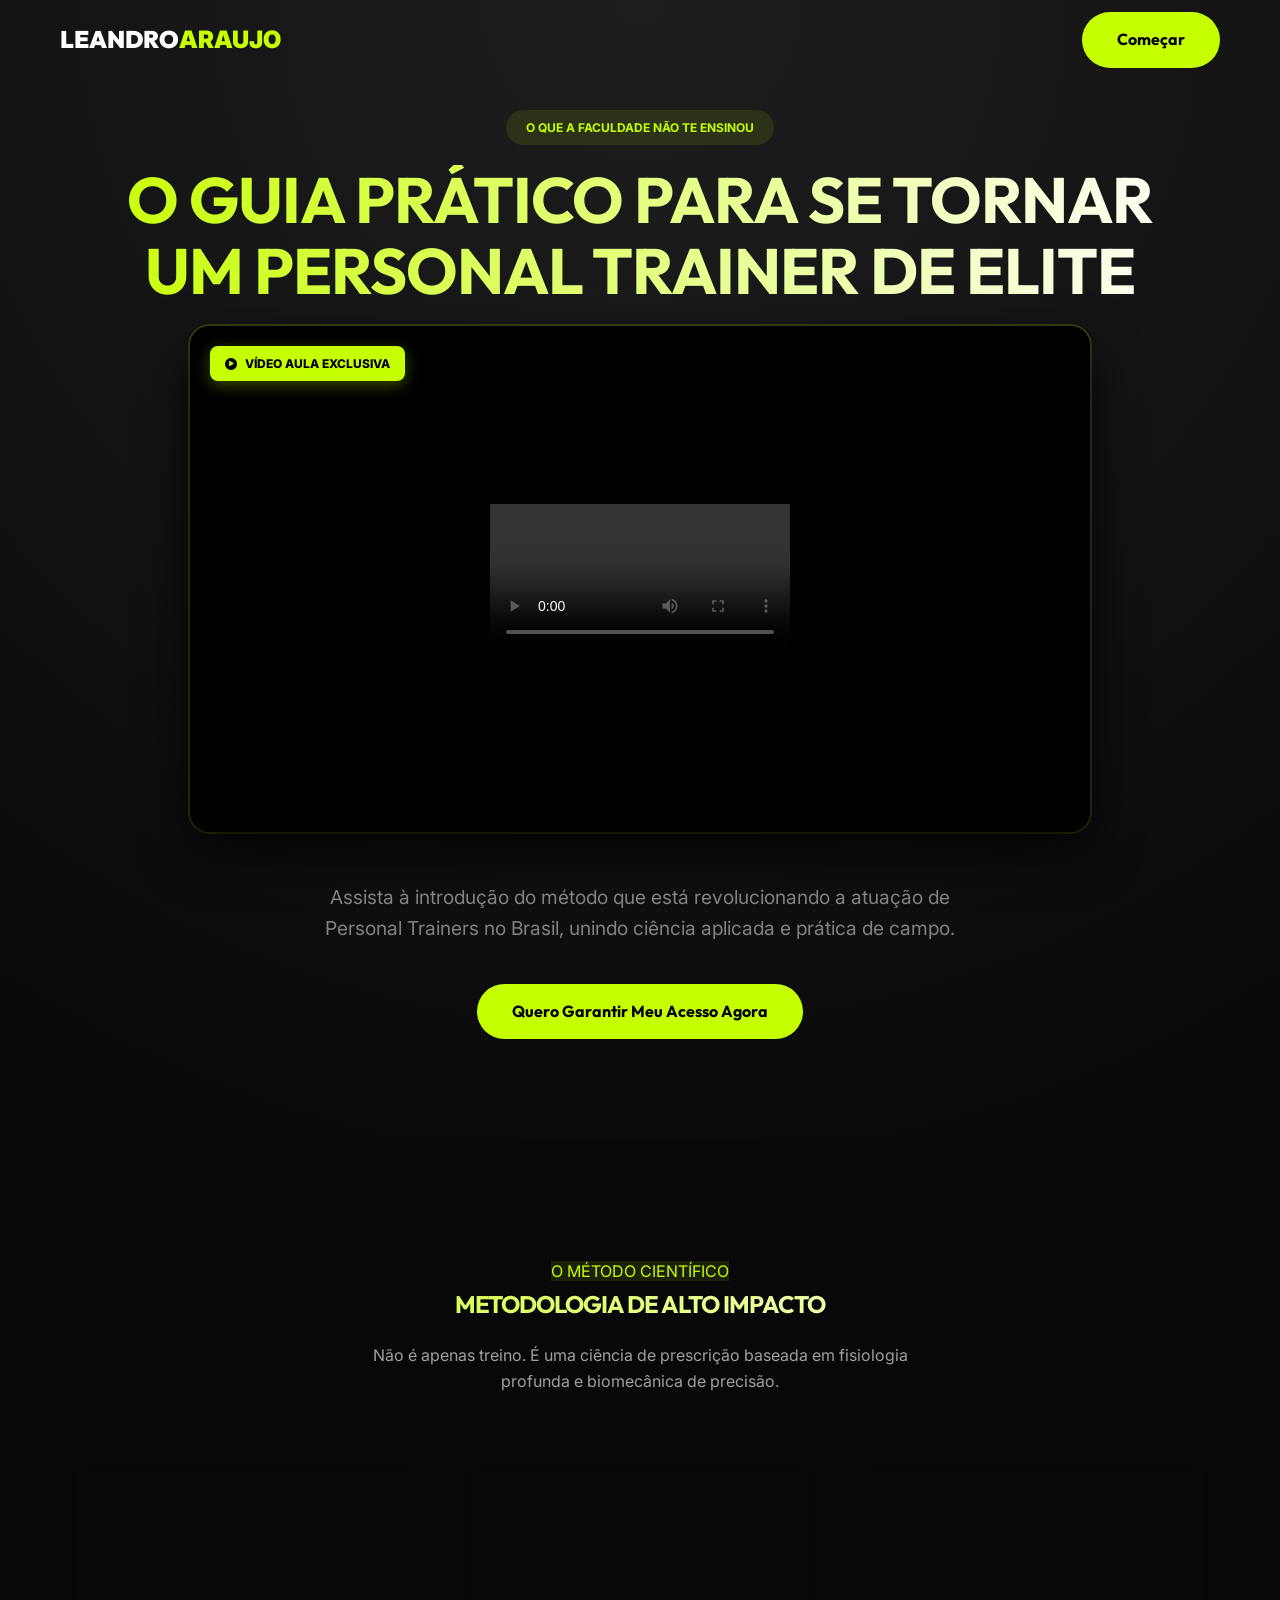
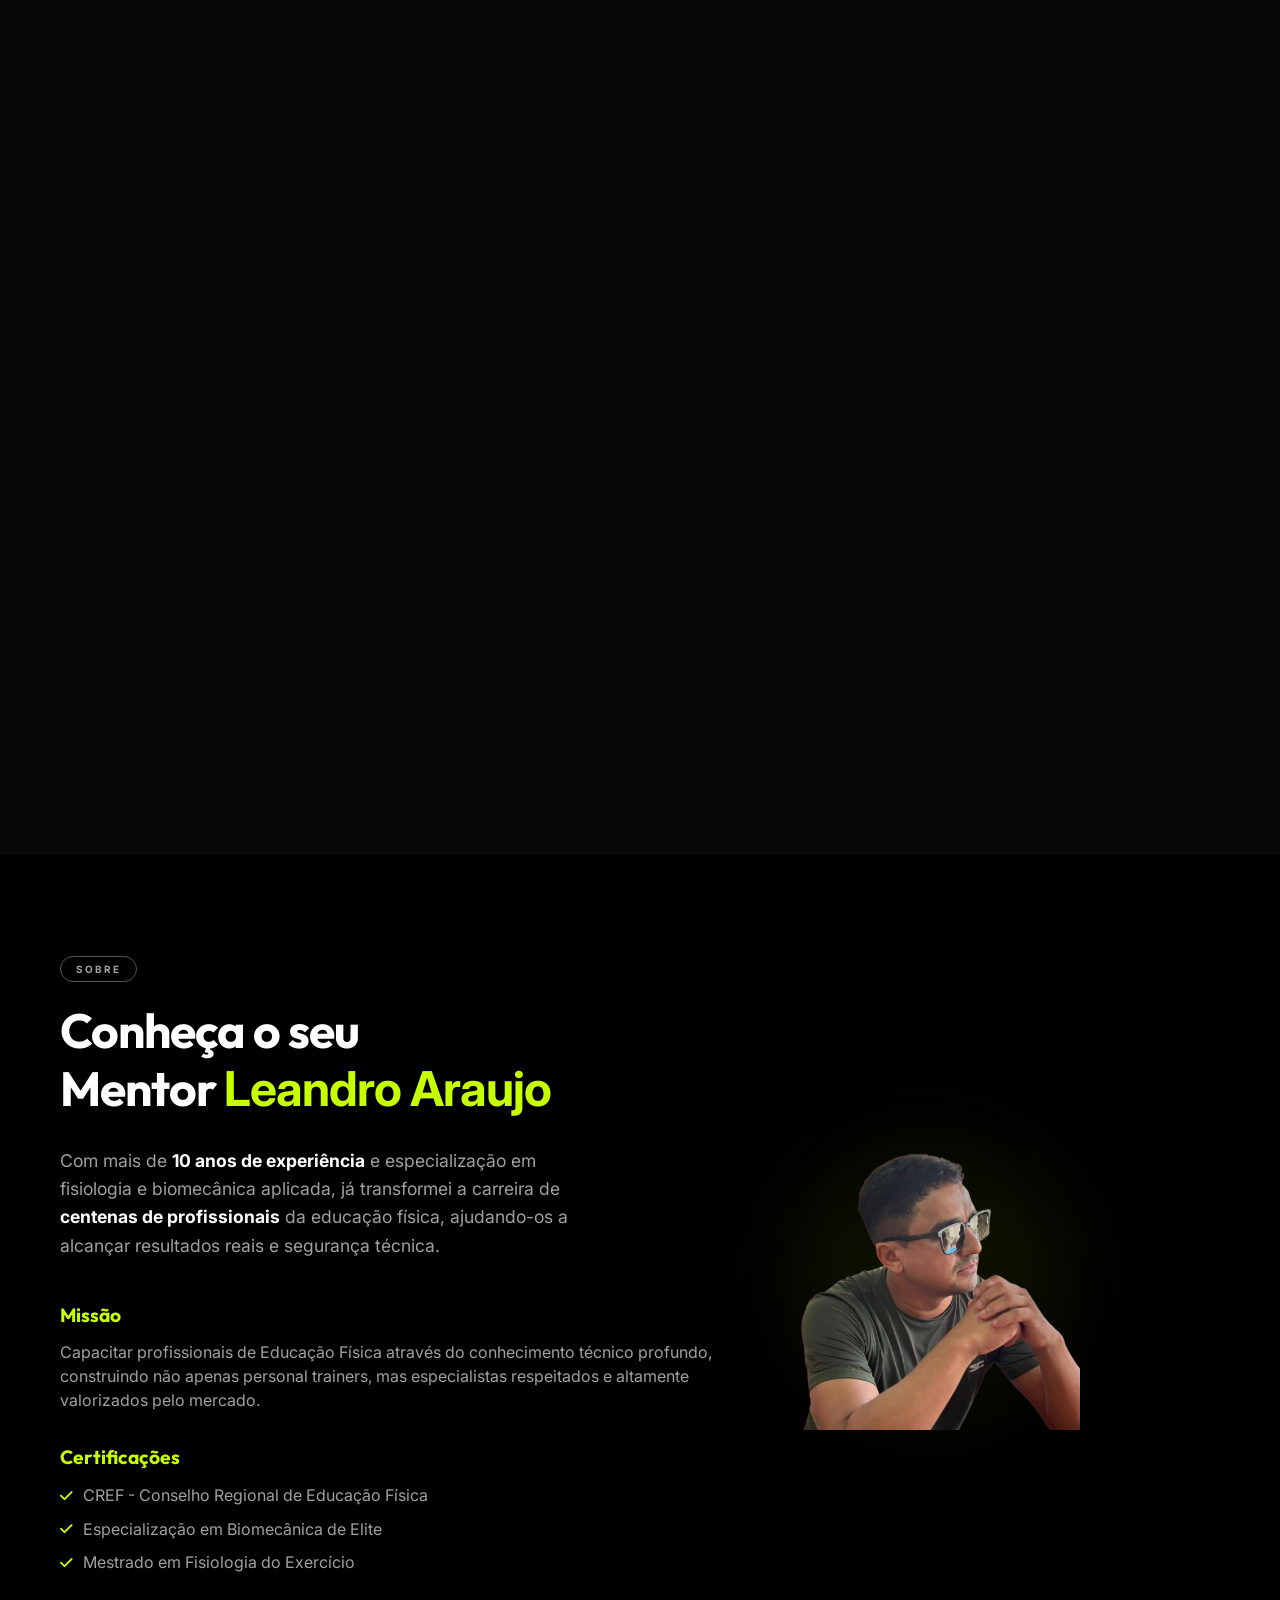
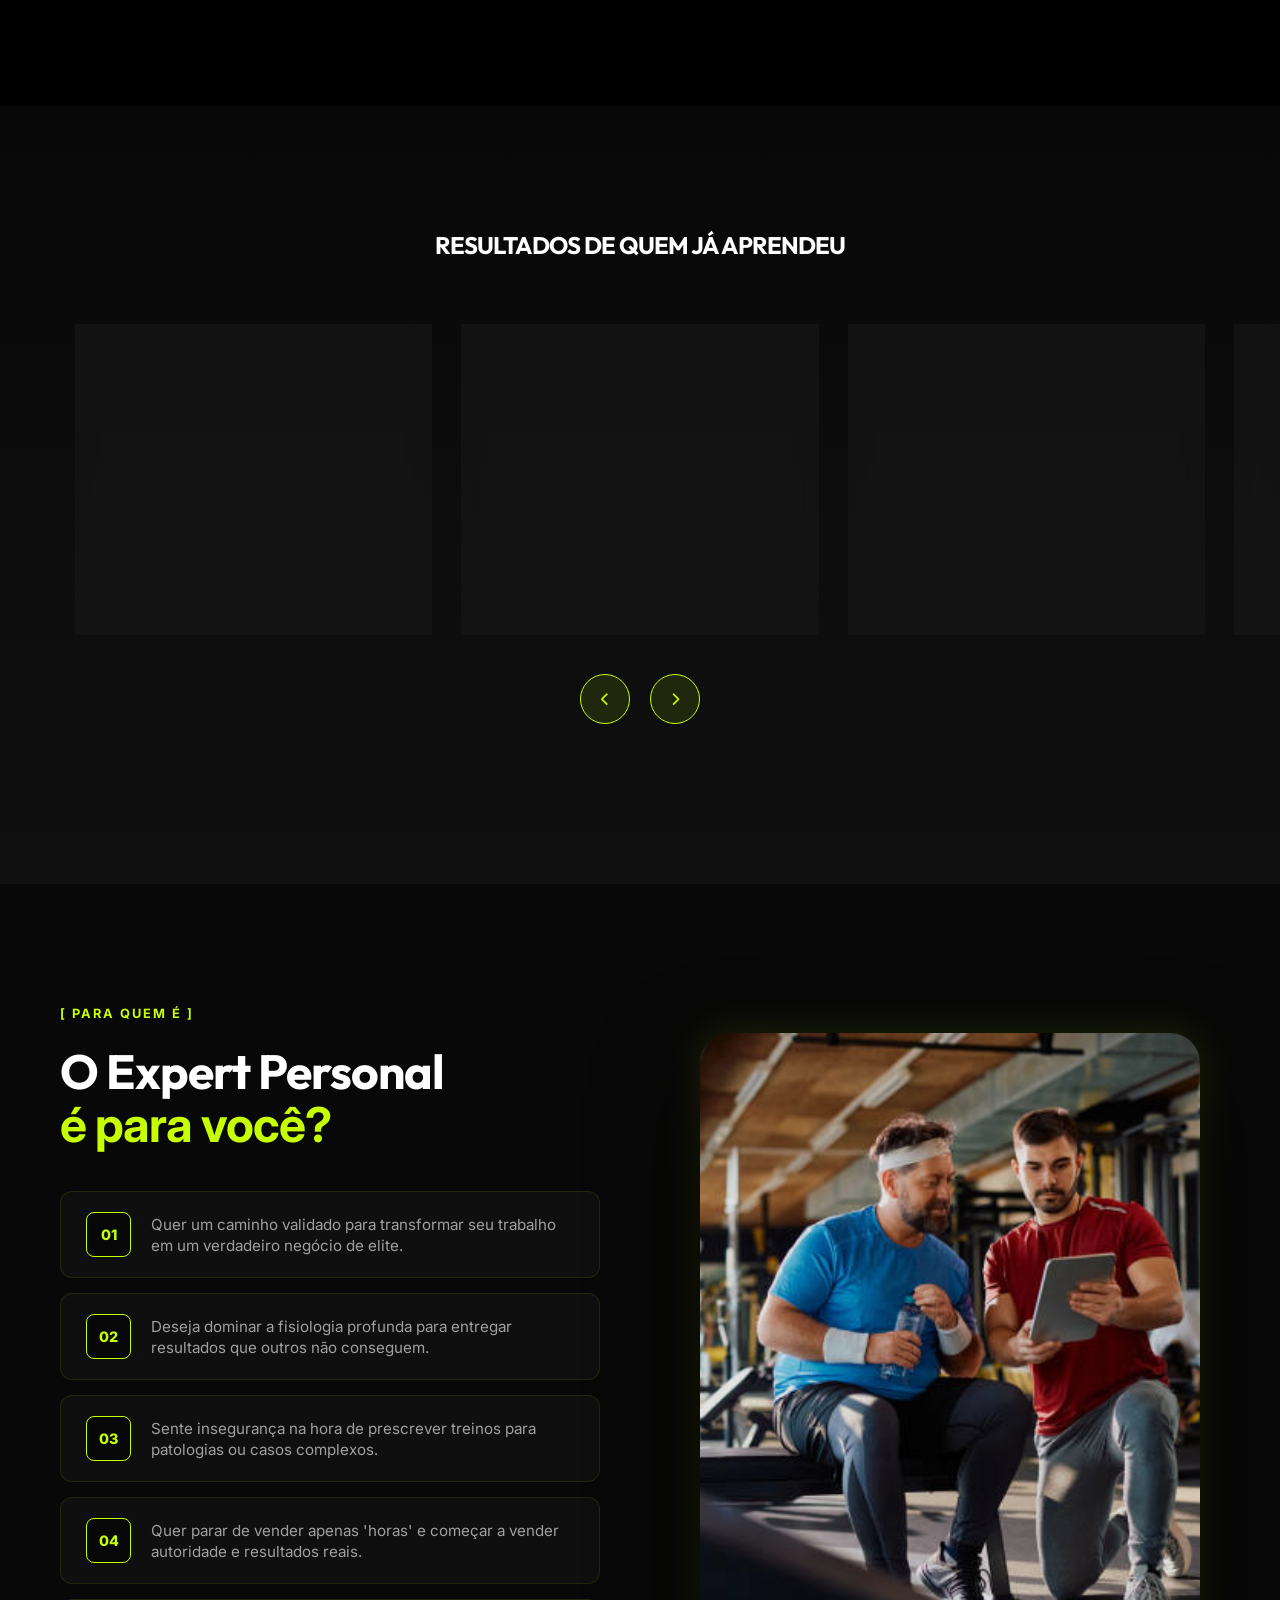
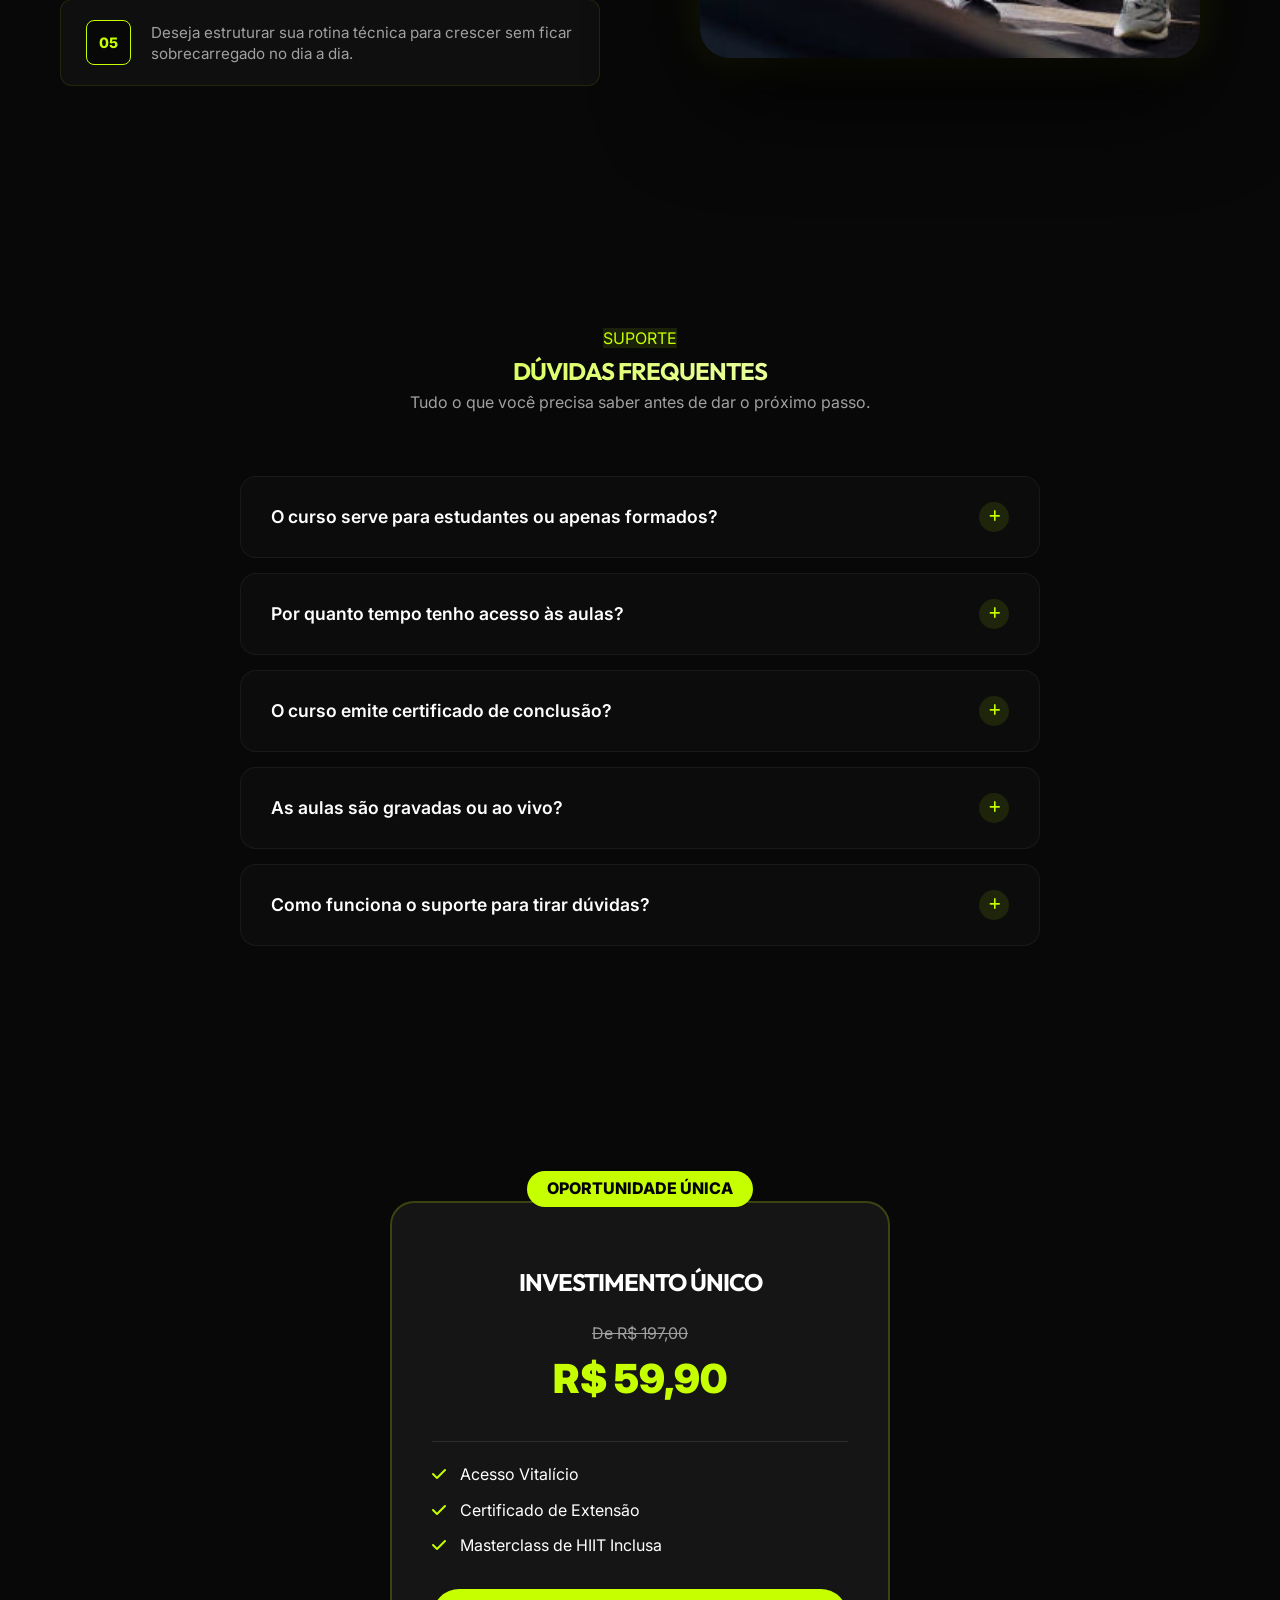
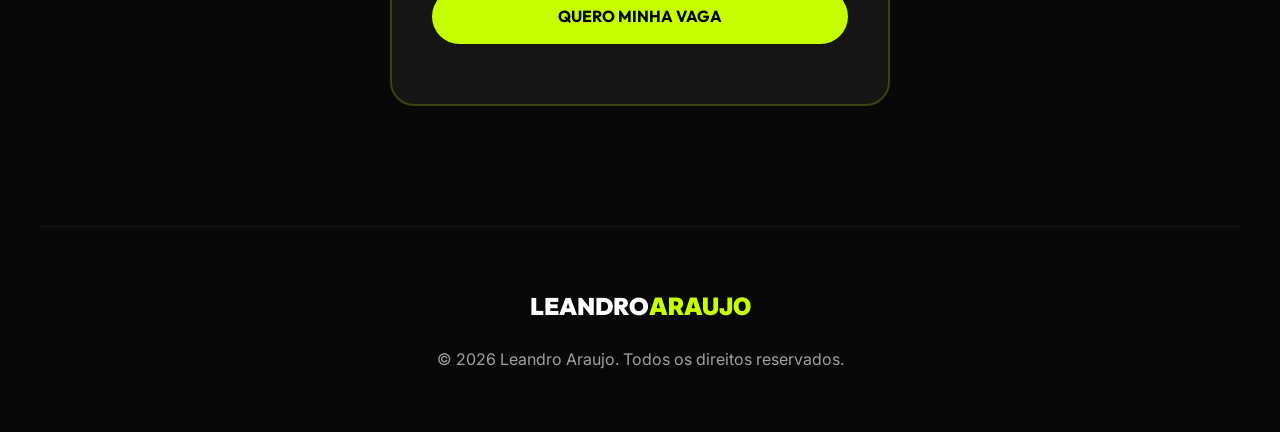
==== index2.html @ eb59c733 "Projeto de Leandro Araujo projeto para personal" ====
<!DOCTYPE html>
<html lang="pt-BR">

<head>
    <meta charset="UTF-8">
    <meta name="viewport" content="width=device-width, initial-scale=1.0">
    <meta name="description"
        content="Domine a prática do Personal Trainer. O que a faculdade não te ensinou, agora em um curso completo com vídeo aulas e suporte total.">
    <title>Expert Personal V2 - Vídeo Mentoria | Leandro Araujo</title>
    <link rel="stylesheet" href="stilo2.css">
    <link rel="stylesheet" href="https://cdnjs.cloudflare.com/ajax/libs/font-awesome/6.0.0/css/all.min.css">
</head>

<body>

    <header>
        <nav class="container">
            <div class="logo">LEANDRO<span>ARAUJO</span></div>
            <a href="#preço" class="btn btn-primary botao2">Começar</a>
        </nav>
    </header>

    <main>
        <!-- Hero V2 com Vídeo -->
        <section class="hero-v2">
            <div class="container">
                <span class="badge"
                    style="background: rgba(198, 255, 0, 0.1); color: var(--primary); font-size: 12px; padding: 8px 20px; border-radius: 50px; font-weight: 700; margin-bottom: 20px; display: inline-block;">O
                    QUE A FACULDADE NÃO TE ENSINOU</span>
                <h1 class="text-gradient">O Guia Prático para se tornar <br>um Personal Trainer de Elite</h1>


                <div class="video-container">
                    <span class="video-label"><i class="fas fa-play-circle"></i> VÍDEO AULA EXCLUSIVA</span>
                    <iframe src="/videoLeandro.mp4" title="Apresentação do Curso" frameborder="0"
                        allow="accelerometer; autoplay; clipboard-write; encrypted-media; gyroscope; picture-in-picture"
                        allowfullscreen></iframe>
                </div>
                <p class="hero-subtext">Assista à introdução do método que está revolucionando a atuação de Personal
                    Trainers no Brasil, unindo ciência aplicada e prática de campo.</p>

                <a href="#preço" class="btn btn-primary">Quero Garantir Meu Acesso Agora</a>
            </div>
        </section>
        <!-- Solution V2 Detalhada -->
        <section class="solution-v2" id="metodo">
            <div class="container">
                <div class="section-title" style="text-align: center; margin-bottom: 60px;">
                    <span class="badge" style="background: rgba(198, 255, 0, 0.1); color: var(--primary);">O MÉTODO
                        CIENTÍFICO</span>
                    <h2 class="text-gradient">Metodologia de Alto Impacto</h2>
                    <p style="color: var(--text-muted); max-width: 600px; margin: 20px auto;">Não é apenas treino. É uma
                        ciência de prescrição baseada em fisiologia profunda e biomecânica de precisão.</p>
                </div>

                <div class="solution-grid">
                    <div class="sol-card">
                        <span class="mod-number">01</span>
                        <div class="sol-icon"><i class="fas fa-microscope"></i></div>
                        <h3>Fisiologia Profunda</h3>
                        <p>Entenda o que acontece dentro da célula. Da biogênese mitocondrial à regulação hormonal no
                            emagrecimento e hipertrofia.</p>
                        <ul class="sol-list">
                            <li>Vias de Sinalização (mTOR vs AMPK)</li>
                            <li>Metabolização Lipídica Avançada</li>
                            <li>Fisiopatologias no Exercício</li>
                        </ul>
                    </div>

                    <div class="sol-card">
                        <span class="mod-number">02</span>
                        <div class="sol-icon"><i class="fas fa-chart-line"></i></div>
                        <h3>Periodização Prática</h3>
                        <p>O fim da "ficha padrão". Aprenda a estruturar macrociclos reais que acompanham a evolução
                            biológica do seu aluno.</p>
                        <ul class="sol-list">
                            <li>Modelos de Carga (Ondulatória vs Linear)</li>
                            <li>Gestão de Fadiga e Overreaching</li>
                            <li>Prescrição de Volume Semanal (VSE)</li>
                        </ul>
                    </div>

                    <div class="sol-card">
                        <span class="mod-number">03</span>
                        <div class="sol-icon"><i class="fas fa-vector-square"></i></div>
                        <h3>Biomecânica de Elite</h3>
                        <p>Análise cinemática dos exercícios. Como ajustar cada ângulo para maximizar a tensão mecânica
                            e eliminar o risco de lesão.</p>
                        <ul class="sol-list">
                            <li>Braços de Momento e Torque</li>
                            <li>Ajustes Antropométricos Individuais</li>
                            <li>Análise de Perfil de Resistência</li>
                        </ul>
                    </div>

                    <div class="sol-card">
                        <span class="mod-number">04</span>
                        <div class="sol-icon"><i class="fas fa-tachometer-alt"></i></div>
                        <h3>Monitoramento e HIIT</h3>
                        <p>Utilize métricas de performance para guiar o treino. Domine os protocolos de HIIT mais
                            eficientes para queima de gordura.</p>
                        <ul class="sol-list">
                            <li>Avaliação de VMA e VO2 Máximo</li>
                            <li>Prescrição de HIIT por Zonas de Intensidade</li>
                            <li>Uso do PSE e Escala de Borg</li>
                        </ul>
                    </div>
                </div>
            </div>
        </section>

        <!-- About Professor (Modelo Premium Inspirado no Exemplo) -->
        <section class="about-professor" id="professor">
            <div class="container">
                <div class="about-grid">
                    <div class="about-content">
                        <span class="about-badge">SOBRE</span>
                        <h2 class="about-title">Conheça o seu <br>Mentor <span>Leandro Araujo</span></h2>

                        <p class="about-description">
                            Com mais de <strong>10 anos de experiência</strong> e especialização em fisiologia e
                            biomecânica aplicada, já transformei a carreira de <strong>centenas de
                                profissionais</strong> da educação física, ajudando-os a alcançar resultados reais e
                            segurança técnica.
                        </p>

                        <div class="about-sub-section">
                            <h3 class="sub-title">Missão</h3>
                            <p>Capacitar profissionais de Educação Física através do conhecimento técnico profundo,
                                construindo não apenas personal trainers, mas especialistas respeitados e altamente
                                valorizados pelo mercado.</p>
                        </div>

                        <div class="about-sub-section">
                            <h3 class="sub-title">Certificações</h3>
                            <ul class="cert-list">
                                <li><i class="fas fa-check"></i> CREF - Conselho Regional de Educação Física</li>
                                <li><i class="fas fa-check"></i> Especialização em Biomecânica de Elite</li>
                                <li><i class="fas fa-check"></i> Mestrado em Fisiologia do Exercício</li>
                            </ul>
                        </div>
                    </div>

                    <div class="about-image-v2">
                        <img src="/imagemsobre.png" alt="Leandro Araujo">
                    </div>
                </div>
            </div>
        </section>

        <!-- Testimonials Sliders Automatic -->
        <section class="testimonials-v2">
            <div class="container">
                <div class="section-title" style="text-align: center;">
                    <h2>Resultados de Quem Já Aprendeu</h2>
                </div>

                <div class="slider-container">
                    <div class="slider-wrapper" id="testimonialSlider">
                        <!-- Card 01 -->
                        <div class="slide">
                            <div class="slide-card">
                                <i class="fas fa-quote-right"
                                    style="font-size: 2rem; color: var(--primary); opacity: 0.2; position: absolute; top: 20px; right: 20px;"></i>
                                <p>"O curso preencheu todas as lacunas que a faculdade deixou. Estava perdida e agora
                                    tenho protocolos claros para atender meus alunos com segurança."</p>
                                <div class="user-profile">
                                    <img src="/perfil.jpg" alt="Juliana" class="user-img">
                                    <div class="user-info">
                                        <h4>Juliana Mendes</h4>
                                        <small>Personal há 2 anos</small>
                                    </div>
                                </div>
                            </div>
                        </div>
                        <!-- Card 02 -->
                        <div class="slide">
                            <div class="slide-card">
                                <i class="fas fa-quote-right"
                                    style="font-size: 2rem; color: var(--primary); opacity: 0.2; position: absolute; top: 20px; right: 20px;"></i>
                                <p>"O módulo de biomecânica é sensacional. Aprendi a corrigir meus alunos de uma forma
                                    que ninguém nunca me ensinou na graduação. Sensacional!"</p>
                                <div class="user-profile">
                                    <img src="/perfil.jpg" alt="Ricardo" class="user-img">
                                    <div class="user-info">
                                        <h4>Ricardo Santos</h4>
                                        <small>Estudante de Ed. Física</small>
                                    </div>
                                </div>
                            </div>
                        </div>
                        <!-- Card 03 -->
                        <div class="slide">
                            <div class="slide-card">
                                <i class="fas fa-quote-right"
                                    style="font-size: 2rem; color: var(--primary); opacity: 0.2; position: absolute; top: 20px; right: 20px;"></i>
                                <p>"Investimento baixo para o nível de entrega. Aumentei meu valor de hora/aula
                                    aplicando os testes práticos que o Leandro ensina."</p>
                                <div class="user-profile">
                                    <img src="/perfil.jpg" alt="Marcos" class="user-img">
                                    <div class="user-info">
                                        <h4>Marcos Oliveira</h4>
                                        <small>Recém-formado</small>
                                    </div>
                                </div>
                            </div>
                        </div>
                        <!-- Card 04 -->
                        <div class="slide">
                            <div class="slide-card">
                                <i class="fas fa-quote-right"
                                    style="font-size: 2rem; color: var(--primary); opacity: 0.2; position: absolute; top: 20px; right: 20px;"></i>
                                <p>"Conteúdo direto e sem enrolação. A parte de fisiologia aplicada mudou minha forma de
                                    explicar o treino para os clientes."</p>
                                <div class="user-profile">
                                    <img src="/perfil.jpg" alt="Carla" class="user-img">
                                    <div class="user-info">
                                        <h4>Carla Diniz</h4>
                                        <small>Personal Trainer</small>
                                    </div>
                                </div>
                            </div>
                        </div>
                        <!-- Card 05 -->
                        <div class="slide">
                            <div class="slide-card">
                                <i class="fas fa-quote-right"
                                    style="font-size: 2rem; color: var(--primary); opacity: 0.2; position: absolute; top: 20px; right: 20px;"></i>
                                <p>"Fiz o curso ainda no estágio e isso me deu uma vantagem enorme no mercado. Hoje já
                                    saio da faculdade com clientes."</p>
                                <div class="user-profile">
                                    <img src="/perfil.jpg" alt="Felipe" class="user-img">
                                    <div class="user-info">
                                        <h4>Felipe Neves</h4>
                                        <small>Estudante 8º Período</small>
                                    </div>
                                </div>
                            </div>
                        </div>
                        <!-- Card 06 -->
                        <div class="slide">
                            <div class="slide-card">
                                <i class="fas fa-quote-right"
                                    style="font-size: 2rem; color: var(--primary); opacity: 0.2; position: absolute; top: 20px; right: 20px;"></i>
                                <p>"O teste do gordura máximo é um diferencial que ninguém na minha academia faz. Os
                                    alunos adoram os resultados."</p>
                                <div class="user-profile">
                                    <img src="/perfil.jpg" alt="Ana" class="user-img">
                                    <div class="user-info">
                                        <h4>Ana Beatriz</h4>
                                        <small>Personal de Elite</small>
                                    </div>
                                </div>
                            </div>
                        </div>
                    </div>

                    <!-- Controles centralizados embaixo -->
                    <div class="slider-controls">
                        <button class="slider-btn prev-btn" id="prevBtn"><i class="fas fa-chevron-left"></i></button>
                        <button class="slider-btn next-btn" id="nextBtn"><i class="fas fa-chevron-right"></i></button>
                    </div>
                </div>
            </div>
        </section>

        <!-- For Whom Section (Para Quem É) -->
        <section class="for-whom" id="target">
            <div class="container">
                <div class="target-grid">
                    <div class="target-content">
                        <span class="target-badge">[ PARA QUEM É ]</span>
                        <h2 class="target-title">O Expert Personal <br><span>é para você?</span></h2>

                        <div class="target-list">
                            <!-- Item 01 -->
                            <div class="target-item">
                                <div class="item-num">01</div>
                                <p>Quer um caminho validado para transformar seu trabalho em um verdadeiro negócio de
                                    elite.</p>
                            </div>
                            <!-- Item 02 -->
                            <div class="target-item">
                                <div class="item-num">02</div>
                                <p>Deseja dominar a fisiologia profunda para entregar resultados que outros não
                                    conseguem.</p>
                            </div>
                            <!-- Item 03 -->
                            <div class="target-item">
                                <div class="item-num">03</div>
                                <p>Sente insegurança na hora de prescrever treinos para patologias ou casos complexos.
                                </p>
                            </div>
                            <!-- Item 04 -->
                            <div class="target-item">
                                <div class="item-num">04</div>
                                <p>Quer parar de vender apenas 'horas' e começar a vender autoridade e resultados reais.
                                </p>
                            </div>
                            <!-- Item 05 -->
                            <div class="target-item">
                                <div class="item-num">05</div>
                                <p>Deseja estruturar sua rotina técnica para crescer sem ficar sobrecarregado no dia a
                                    dia.</p>
                            </div>
                        </div>
                    </div>

                    <div class="target-image">
                        <div class="img-frame">
                            <img src="/pesonalformado.jpg" alt="Leandro Araujo em Ação">
                        </div>
                    </div>
                </div>
            </div>
        </section>

        <!-- FAQ Section (Dúvidas Frequentes) -->
        <section class="faq" id="faq">
            <div class="container">
                <div class="section-title" style="text-align: center; margin-bottom: 60px;">
                    <span class="badge"
                        style="background: rgba(198, 255, 0, 0.1); color: var(--primary);">SUPORTE</span>
                    <h2 class="text-gradient">Dúvidas Frequentes</h2>
                    <p style="color: var(--text-muted);">Tudo o que você precisa saber antes de dar o próximo passo.</p>
                </div>

                <div class="faq-container">
                    <!-- Pergunta 01 -->
                    <div class="faq-item">
                        <div class="faq-question">
                            <h3>O curso serve para estudantes ou apenas formados?</h3>
                            <div class="faq-icon"><i class="fas fa-plus"></i></div>
                        </div>
                        <div class="faq-answer">
                            <p>O curso é perfeito para ambos! Para estudantes, ele entrega a prática que a faculdade
                                raramente ensina. Para profissionais, ele funciona como uma especialização técnica para
                                elevar o valor da sua hora/aula.</p>
                        </div>
                    </div>

                    <!-- Pergunta 02 -->
                    <div class="faq-item">
                        <div class="faq-question">
                            <h3>Por quanto tempo tenho acesso às aulas?</h3>
                            <div class="faq-icon"><i class="fas fa-plus"></i></div>
                        </div>
                        <div class="faq-answer">
                            <p>O seu acesso é <strong>Vitalício</strong>. Isso significa que você pode assistir no seu
                                ritmo e revisar o conteúdo sempre que precisar, para o resto da vida.</p>
                        </div>
                    </div>

                    <!-- Pergunta 03 -->
                    <div class="faq-item">
                        <div class="faq-question">
                            <h3>O curso emite certificado de conclusão?</h3>
                            <div class="faq-icon"><i class="fas fa-plus"></i></div>
                        </div>
                        <div class="faq-answer">
                            <p>Sim! Ao finalizar todas as aulas, você recebe um Certificado de Extensão Universitária
                                que comprova sua especialização na metodologia.</p>
                        </div>
                    </div>

                    <!-- Pergunta 04 -->
                    <div class="faq-item">
                        <div class="faq-question">
                            <h3>As aulas são gravadas ou ao vivo?</h3>
                            <div class="faq-icon"><i class="fas fa-plus"></i></div>
                        </div>
                        <div class="faq-answer">
                            <p>Todas as aulas são gravadas em alta definição (HD), permitindo que você asista de
                                qualquer lugar (celular, tablet ou PC) e a qualquer momento.</p>
                        </div>
                    </div>

                    <!-- Pergunta 05 -->
                    <div class="faq-item">
                        <div class="faq-question">
                            <h3>Como funciona o suporte para tirar dúvidas?</h3>
                            <div class="faq-icon"><i class="fas fa-plus"></i></div>
                        </div>
                        <div class="faq-answer">
                            <p>Abaixo de cada aula existe um campo de comentários onde você pode deixar suas dúvidas.
                                Nossa equipe técnica responde diretamente a cada aluno.</p>
                        </div>
                    </div>
                </div>
            </div>
        </section>

        <!-- Pricing (Reutilizando Estilo V1) -->
        <section class="pricing" id="preço" style="background: var(--bg-dark);">
            <div class="container">
                <div class="price-box"
                    style="background: var(--bg-card); max-width: 500px; margin: 0 auto; padding: 60px 40px; border-radius: 24px; text-align: center; border: 2px solid rgba(198, 255, 0, 0.2); position: relative;">
                    <span
                        style="position: absolute; top: -32px; left: 50%; transform: translateX(-50%); background: var(--primary); color: #000; padding: 5px 20px; border-radius: 50px; font-weight: 800;">OPORTUNIDADE
                        ÚNICA</span>
                    <h3 style="font-size: 1.5rem; margin-bottom: 20px;">INVESTIMENTO ÚNICO</h3>
                    <div style="text-decoration: line-through; color: var(--text-muted);">De R$ 197,00</div>
                    <div style="font-size: 2.5rem; color: var(--primary); font-weight: 900;">R$ 59,90</div>
                    <ul
                        style="list-style: none; text-align: left; margin: 30px 0; border-top: 1px solid rgba(255,255,255,0.1); padding-top: 20px;">
                        <li style="margin-bottom: 10px;"><i class="fas fa-check"
                                style="color: var(--primary); margin-right: 10px;"></i> Acesso Vitalício</li>
                        <li style="margin-bottom: 10px;"><i class="fas fa-check"
                                style="color: var(--primary); margin-right: 10px;"></i> Certificado de Extensão</li>
                        <li style="margin-bottom: 10px;"><i class="fas fa-check"
                                style="color: var(--primary); margin-right: 10px;"></i> Masterclass de HIIT Inclusa</li>
                    </ul>
                    <a href="#" class="btn btn-primary" style="width: 100%;">QUERO MINHA VAGA</a>
                </div>
            </div>
        </section>
    </main>

    <footer>
        <div class="container"
            style="padding: 60px 0; border-top: 1px solid rgba(255,255,255,0.05); text-align: center;">
            <div class="logo">LEANDRO<span>ARAUJO</span></div>
            <p style="margin-top: 20px; color: var(--text-muted);">&copy; 2026 Leandro Araujo. Todos os direitos
                reservados.</p>
        </div>
    </footer>

    <script src="config2.js"></script>
</body>

</html>
---- stilo2.css ----
@import url('https://fonts.googleapis.com/css2?family=Inter:wght@300;400;600&family=Outfit:wght@400;700;900&display=swap');

:root {
    --primary: #c6ff00;
    --secondary: #111111;
    --accent: #accent;
    --bg-dark: #080808;
    --bg-card: #151515;
    --bg-light: #1e1e1e;
    --text-main: #ffffff;
    --text-muted: #a0a0a0;
    --text-inv: #000000;
    --radius: 12px;
    --transition: all 0.3s ease;
    --container: 1200px;
}

* {
    margin: 0;
    padding: 0;
    box-sizing: border-box;
    font-family: 'Inter', sans-serif;
}

html {
    scroll-behavior: smooth;
}

body {
    background-color: var(--bg-dark);
    color: var(--text-main);
    line-height: 1.6;
    overflow-x: hidden;
}

h1,
h2,
h3,
h4 {
    font-family: 'Outfit', sans-serif;
    font-weight: 700;
    text-transform: uppercase;
    letter-spacing: -1px;
}

/* Reutilizando Utilitários */
.container {
    max-width: var(--container);
    margin: 0 auto;
    padding: 0 20px;
}

.btn {
    display: inline-block;
    padding: 15px 35px;
    border-radius: 50px;
    text-decoration: none;
    font-weight: 700;
    font-family: 'Outfit', sans-serif;
    transition: var(--transition);
    cursor: pointer;
    border: none;
    text-align: center;
}

.btn-primary {
    background-color: var(--primary);
    color: var(--text-inv);
}

.btn-primary:hover {
    transform: translateY(-3px);
    box-shadow: 0 10px 20px rgba(198, 255, 0, 0.4);
}

.text-gradient {
    background: linear-gradient(90deg, var(--primary), #ffffff);
    -webkit-background-clip: text;
    background-clip: text;
    -webkit-text-fill-color: transparent;
}

section {
    padding: 120px 0;
}

/* Header */
header {
    position: fixed;
    top: 0;
    width: 100%;
    background: rgba(8, 8, 8, 0);
    /* Transparente no topo */
    backdrop-filter: blur(0px);
    z-index: 1000;
    border-bottom: 1px solid rgba(255, 255, 255, 0);
    transition: all 0.4s ease;
    /* Transição suave */
}

header.scrolled {
    background: rgba(8, 8, 8, 0.95);
    backdrop-filter: blur(10px);
    border-bottom: 1px solid rgba(198, 255, 0, 0.2);
    box-shadow: 0 10px 30px rgba(0, 0, 0, 0.5);
}

nav {
    height: 80px;
    display: flex;
    justify-content: space-between;
    align-items: center;
    transition: all 0.4s ease;
    /* Transição para reduzir altura */
}

header.scrolled nav {
    height: 60px;
    /* Encolhe o menu suavemente ao rolar */
}

.logo {
    font-family: 'Outfit', sans-serif;
    font-weight: 900;
    font-size: 1.5rem;
}

.logo span {
    color: var(--primary);
}

/* --- NOVO HERO COM VÍDEO --- */
.hero-v2 {
    padding-top: 110px;
    padding-bottom: 100px;
    text-align: center;
    background: radial-gradient(circle at top, #1e1e1e 0%, #080808 100%);
}

.hero-v2 h1 {
    font-size: clamp(2.5rem, 6vw, 4rem);
    margin-bottom: 20px;
    line-height: 1.1;
}

.hero-v2 p {
    color: var(--text-muted);
    font-size: 1.2rem;
    max-width: 700px;
    margin: 0 auto 40px;
}

.video-container {
    max-width: 900px;
    margin: 0 auto 50px;
    border-radius: 20px;
    overflow: hidden;
    position: relative;
    box-shadow: 0 20px 50px rgba(0, 0, 0, 0.8), 0 0 0 2px rgba(198, 255, 0, 0.2);
    aspect-ratio: 16 / 9;
    background: #000;
}

.video-container iframe {
    position: absolute;
    top: 0;
    left: 0;
    width: 100%;
    height: 100%;
}

.video-label {
    position: absolute;
    top: 20px;
    left: 20px;
    background: var(--primary);
    color: #000;
    padding: 8px 15px;
    border-radius: 8px;
    z-index: 10;
    font-weight: 800;
    font-size: 0.75rem;
    display: flex;
    align-items: center;
    gap: 8px;
    box-shadow: 0 4px 15px rgba(198, 255, 0, 0.3);
}

.hero-subtext {
    max-width: 600px;
    margin: 20px auto 40px;
    opacity: 0.8;
}

/* --- SOLUTION V2 (BENTO MODERN STYLE) --- */
.solution-v2 {
    background: var(--bg-dark);
}

.solution-grid {
    display: grid;
    grid-template-columns: repeat(auto-fit, minmax(300px, 1fr));
    gap: 25px;
    margin-top: 60px;
}

.sol-card {
    background: linear-gradient(135deg, rgba(30, 30, 30, 0.5) 0%, rgba(15, 15, 15, 0.5) 100%);
    backdrop-filter: blur(10px);
    padding: 40px;
    border-radius: 30px;
    border: 1px solid rgba(255, 255, 255, 0.05);
    transition: all 0.4s cubic-bezier(0.175, 0.885, 0.32, 1.275);
    position: relative;
    overflow: hidden;
}

.sol-card:hover {
    transform: translateY(-10px) scale(1.02);
    border-color: var(--primary);
    box-shadow: 0 20px 40px rgba(0, 0, 0, 0.4), 0 0 15px rgba(198, 255, 0, 0.1);
}

.mod-number {
    position: absolute;
    top: -10px;
    right: -10px;
    font-size: 6rem;
    font-weight: 900;
    font-family: 'Outfit', sans-serif;
    color: rgba(198, 255, 0, 0.03);
    pointer-events: none;
    z-index: 0;
}

.sol-icon {
    width: 50px;
    height: 50px;
    background: var(--primary);
    color: var(--text-inv);
    display: flex;
    align-items: center;
    justify-content: center;
    border-radius: 12px;
    font-size: 1.2rem;
    margin-bottom: 25px;
    position: relative;
    z-index: 1;
}

.sol-card h3 {
    font-size: 1.5rem;
    margin-bottom: 15px;
    position: relative;
    z-index: 1;
}

.sol-card p {
    color: var(--text-muted);
    font-size: 0.95rem;
    margin-bottom: 20px;
    position: relative;
    z-index: 1;
}

.sol-list {
    list-style: none;
    padding-left: 0;
    position: relative;
    z-index: 1;
}

.sol-list li {
    font-size: 0.85rem;
    color: var(--text-main);
    margin-bottom: 8px;
    display: flex;
    align-items: center;
    gap: 8px;
}

.sol-list li::before {
    content: "";
    width: 6px;
    height: 6px;
    background: var(--primary);
    border-radius: 50%;
}

/* --- ABOUT PROFESSOR (MODIFIED MODEL) --- */
.about-professor {
    background: #000;
    /* Preto sólido como no exemplo */
    padding: 100px 0;
}

.about-grid {
    display: grid;
    grid-template-columns: 1.2fr 0.8fr;
    gap: 60px;
    align-items: center;
}

.about-badge {
    display: inline-block;
    padding: 4px 15px;
    border: 1px solid #555;
    border-radius: 20px;
    font-size: 10px;
    letter-spacing: 2px;
    color: var(--text-muted);
    font-weight: 700;
    margin-bottom: 20px;
}

.about-title {
    font-size: clamp(2rem, 4vw, 3rem);
    line-height: 1.2;
    margin-bottom: 30px;
    text-transform: none;
    /* Mantendo natural como no exemplo */
    font-weight: 700;
}

.about-title span {
    color: var(--primary);
    display: inline-block;
}

.about-description {
    color: var(--text-muted);
    font-size: 1.1rem;
    line-height: 1.6;
    margin-bottom: 40px;
    max-width: 550px;
}

.about-description strong {
    color: var(--text-main);
}

.about-sub-section {
    margin-bottom: 30px;
}

.sub-title {
    color: var(--primary);
    font-size: 1.2rem;
    margin-bottom: 10px;
    text-transform: none;
    letter-spacing: 0;
}

.about-sub-section p {
    color: var(--text-muted);
    font-size: 1rem;
    line-height: 1.5;
}

.cert-list {
    list-style: none;
    padding: 0;
}

.cert-list li {
    color: var(--text-muted);
    font-size: 1rem;
    margin-bottom: 8px;
    display: flex;
    align-items: center;
    gap: 10px;
}

.cert-list li i {
    color: var(--primary);
    font-size: 0.9rem;
}

.about-image-v2 {
    position: relative;
    width: 300px;
    height: 300px;
    z-index: 1;
    display: flex;
    justify-content: center;
    align-items: center;
}

/* Efeito de Glow/Aura ao fundo */
.about-image-v2::before {
    content: "";
    position: absolute;
    width: 120%;
    height: 120%;
    background: radial-gradient(circle, rgba(198, 255, 0, 0.15) 0%, transparent 70%);
    z-index: -1;
    filter: blur(40px);
    border-radius: 50%;
}

.about-image-v2 img {
    width: 100%;
    max-width: 480px;
    /* Tamanho adequado e imponente */
    height: auto;
    border-radius: 0;
    display: block;
    filter: drop-shadow(0 10px 30px rgba(0, 0, 0, 0.5));
    transition: transform 0.5s ease;
}

.about-image-v2:hover img {
    transform: scale(1.05) translateY(-10px);
}

@media (max-width: 992px) {
    .about-grid {
        grid-template-columns: 1fr;
        text-align: left;
        /* Revertido para alinhamento à esquerda */
        gap: 30px;
    }

    .about-description {
        margin: 0 0 30px;
        /* Revertido */
    }

    .about-image-v2 {
        max-width: 100%;
        width: 100%;
        order: -1;
        margin-bottom: 20px;
        justify-content: center;
    }

    .about-image-v2 img {
        max-width: 320px;
        margin: 0 auto;
    }

    .cert-list li {
        justify-content: flex-start;
        /* Revertido para alinhamento à esquerda */
    }
}

/* Ajuste para telas muito pequenas */
@media (max-width: 480px) {
    .about-image-v2 img {
        max-width: 260px;
    }

    .about-title {
        font-size: 1.8rem;
    }
}

/* --- TESTIMONIALS SLIDER V2 --- */
.testimonials-v2 {
    overflow: hidden;
    background: linear-gradient(180deg, var(--bg-dark) 0%, #101010 100%);
}

.slider-container {
    position: relative;
    max-width: 100%;
    margin: 60px auto 0;
    padding-bottom: 40px;
}

.slider-wrapper {
    display: flex;
    transition: transform 0.6s cubic-bezier(0.23, 1, 0.32, 1);
}

.slide {
    min-width: 100%;
    padding: 0 15px;
    display: flex;
    justify-content: center;
}

@media (min-width: 768px) {
    .slide {
        min-width: 50%;
    }
}

@media (min-width: 1100px) {
    .slide {
        min-width: 33.333%;
    }
}

.slide-card {
    background: rgba(30, 30, 30, 0.4);
    backdrop-filter: blur(10px);
    padding: 60px 30px 40px;
    border-radius: 30px;
    text-align: left;
    border: 1px solid rgba(255, 255, 255, 0.05);
    transition: var(--transition);
    height: 100%;
    display: flex;
    flex-direction: column;
    gap: 20px;
    position: relative;
    z-index: 1;
}

.slide-card:hover {
    border-color: var(--primary);
    background: rgba(40, 40, 40, 0.6);
}

.stars {
    color: var(--primary);
    font-size: 0.8rem;
    margin-bottom: 5px;
    position: relative;
    z-index: 2;
}

.slide-card i {
    font-size: 2rem;
    color: var(--primary);
    opacity: 0.2;
    position: absolute;
    top: 20px;
    right: 20px;
}

.slide-card p {
    font-size: 1rem;
    line-height: 1.6;
    color: var(--text-main);
    font-style: normal;
    margin-bottom: 0;
}

.user-profile {
    display: flex;
    align-items: center;
    gap: 15px;
    margin-top: auto;
}

.user-img {
    width: 60px;
    height: 60px;
    border-radius: 50%;
    object-fit: cover;
    border: 2px solid var(--primary);
    background: var(--bg-light);
}

.user-info h4 {
    color: var(--text-main);
    font-size: 1.1rem;
    margin-bottom: 2px;
    text-transform: none;
    letter-spacing: 0;
}

.user-info small {
    color: var(--primary);
    font-weight: 600;
    font-size: 0.8rem;
}

.slider-controls {
    display: flex;
    justify-content: center;
    gap: 20px;
    margin-top: 40px;
}

/* Setas de Navegação */
.slider-btn {
    background: rgba(198, 255, 0, 0.1);
    border: 1px solid var(--primary);
    color: var(--primary);
    width: 50px;
    height: 50px;
    border-radius: 50%;
    display: flex;
    align-items: center;
    justify-content: center;
    cursor: pointer;
    transition: var(--transition);
}

.slider-btn:hover {
    background: var(--primary);
    color: #000;
}

/* Ajustes Mobile (Tablets e Celulares) */
@media (max-width: 768px) {
    section {
        padding: 80px 0;
    }

    .btn {
        padding: 0px 10px;
        margin-left: 10px;
        font-size: 22px;
    }

    .hero-v2 h1 {
        font-size: 2.2rem;
    }

    .slide-card {
        padding: 30px 20px;
    }

}

/* Ajustes Específicos para Telas Muito Pequenas (360px) */
@media (max-width: 360px) {
    section {
        padding: 60px 0;
    }

    .btn {
        padding: 10px 10px;
    }


    /* Hero V2 */
    .hero-v2 {
        padding-top: 100px;
        padding-bottom: 60px;
    }

    .hero-v2 h1 {
        font-size: 1.8rem;
    }

    .hero-v2 p {
        font-size: 0.95rem;
        margin-bottom: 30px;
    }

    .video-container {
        margin-bottom: 30px;
        border-radius: 12px;
    }

    /* Bento Grid (Solution) */
    .sol-card {
        padding: 30px 20px;
        border-radius: 20px;
    }

    .mod-number {
        font-size: 4rem;
        top: 0;
        right: 0;
    }

    .sol-card h3 {
        font-size: 1.3rem;
    }

    /* Slider Depoimentos */
    .slide-card {
        padding: 40px 20px 30px;
        border-radius: 20px;
    }

    .slide-card p {
        font-size: 0.95rem;
    }

    .user-img {
        width: 45px;
        height: 45px;
    }

    .user-info h4 {
        font-size: 1rem;
    }

    /* Botões do Slider */
    .slider-btn {
        width: 40px;
        height: 40px;
    }

    .slider-controls {
        margin-top: 25px;
        gap: 15px;
    }

    /* Cabeçalho */
    .logo {
        font-size: 1.2rem;
    }

    .btn {
        padding: 12px 20px;
        font-size: 0.85rem;
        margin-right: 7px;
    }
}

/* --- EFEITOS INTERATIVOS REFINADOS --- */
.cursor-glow {
    width: 250px;
    /* Mais fino e discreto */
    height: 250px;
    background: radial-gradient(circle, rgba(198, 255, 0, 0.15) 0%, transparent 70%);
    position: fixed;
    top: -1000px;
    left: -1000px;
    pointer-events: none;
    z-index: 9999;
    transform: translate(-50%, -50%);
    mix-blend-mode: screen;
    filter: blur(20px);
}

/* --- FAQ MODERN ACCORDION --- */
.faq {
    background: var(--bg-dark);
}

.faq-container {
    max-width: 800px;
    margin: 0 auto;
}

.faq-item {
    background: rgba(255, 255, 255, 0.02);
    border-radius: 16px;
    margin-bottom: 15px;
    border: 1px solid rgba(255, 255, 255, 0.05);
    transition: var(--transition);
    overflow: hidden;
}

.faq-item:hover {
    border-color: var(--primary);
    background: rgba(198, 255, 0, 0.02);
}

.faq-question {
    padding: 25px 30px;
    display: flex;
    justify-content: space-between;
    align-items: center;
    cursor: pointer;
}

.faq-question h3 {
    font-size: 1.1rem;
    color: var(--text-main);
    text-transform: none;
    letter-spacing: 0;
    font-family: 'Inter', sans-serif;
    font-weight: 600;
}

.faq-icon {
    width: 30px;
    height: 30px;
    background: rgba(198, 255, 0, 0.1);
    color: var(--primary);
    border-radius: 50%;
    display: flex;
    align-items: center;
    justify-content: center;
    transition: var(--transition);
    font-size: 0.8rem;
}

.faq-answer {
    max-height: 0;
    overflow: hidden;
    transition: all 0.4s cubic-bezier(0.4, 0, 0.2, 1);
    padding: 0 30px;
    opacity: 0;
}

.faq-answer p {
    padding-bottom: 25px;
    color: var(--text-muted);
    font-size: 1rem;
    line-height: 1.6;
}

/* Estado Ativo (JS toggle) */
.faq-item.active {
    border-color: var(--primary);
    background: rgba(198, 255, 0, 0.05);
}

.faq-item.active .faq-answer {
    max-height: 300px;
    opacity: 1;
    padding-top: 5px;
}

.faq-item.active .faq-icon {
    background: var(--primary);
    color: #000;
    transform: rotate(135deg);
}

@media (max-width: 768px) {
    .faq-question {
        padding: 20px;
    }

    .faq-question h3 {
        font-size: 1rem;
        padding-right: 15px;
    }
}

/* --- FOR WHOM SECTION (MODELO VISIONÁRIO ADAPTADO) --- */
.for-whom {
    background: var(--bg-dark);
    /* Adaptado para as cores do site */
    padding: 120px 0;
}

.target-grid {
    display: grid;
    grid-template-columns: 1fr 1fr;
    gap: 80px;
    align-items: center;
}

.target-badge {
    color: var(--primary);
    font-weight: 700;
    font-size: 0.8rem;
    letter-spacing: 2px;
    margin-bottom: 20px;
    display: block;
}

.target-title {
    font-size: clamp(2rem, 5vw, 3rem);
    line-height: 1.1;
    margin-bottom: 40px;
    text-transform: none;
}

.target-title span {
    color: var(--primary);
    /* Verde Lima conforme o site */
}

.target-list {
    display: flex;
    flex-direction: column;
    gap: 15px;
}

.target-item {
    background: rgba(255, 255, 255, 0.03);
    border: 1px solid rgba(198, 255, 0, 0.1);
    padding: 20px 25px;
    border-radius: 12px;
    display: flex;
    align-items: center;
    gap: 20px;
    transition: var(--transition);
}

.target-item:hover {
    border-color: var(--primary);
    transform: translateX(10px);
    background: rgba(198, 255, 0, 0.05);
}

.item-num {
    background: var(--bg-dark);
    color: var(--primary);
    width: 45px;
    height: 45px;
    min-width: 45px;
    border-radius: 8px;
    display: flex;
    align-items: center;
    justify-content: center;
    font-weight: 800;
    font-size: 0.9rem;
    border: 1px solid var(--primary);
}

.target-item p {
    color: var(--text-muted);
    font-size: 0.95rem;
    line-height: 1.4;
}

.target-image {
    position: relative;
    padding: 20px;
}

.img-frame {
    border-radius: 30px;
    overflow: hidden;
    position: relative;
    box-shadow: 0 40px 100px rgba(0, 0, 0, 0.8), 0 0 40px rgba(198, 255, 0, 0.15);
    aspect-ratio: 4 / 5;
    background: #111;
}

.img-frame img {
    width: 100%;
    height: 100%;
    object-fit: cover;
    opacity: 0.9;
}

@media (max-width: 992px) {
    .target-grid {
        grid-template-columns: 1fr;
        gap: 60px;
    }

    .target-image {
        max-width: 500px;
        margin: 0 auto;
        order: -1;
    }
}
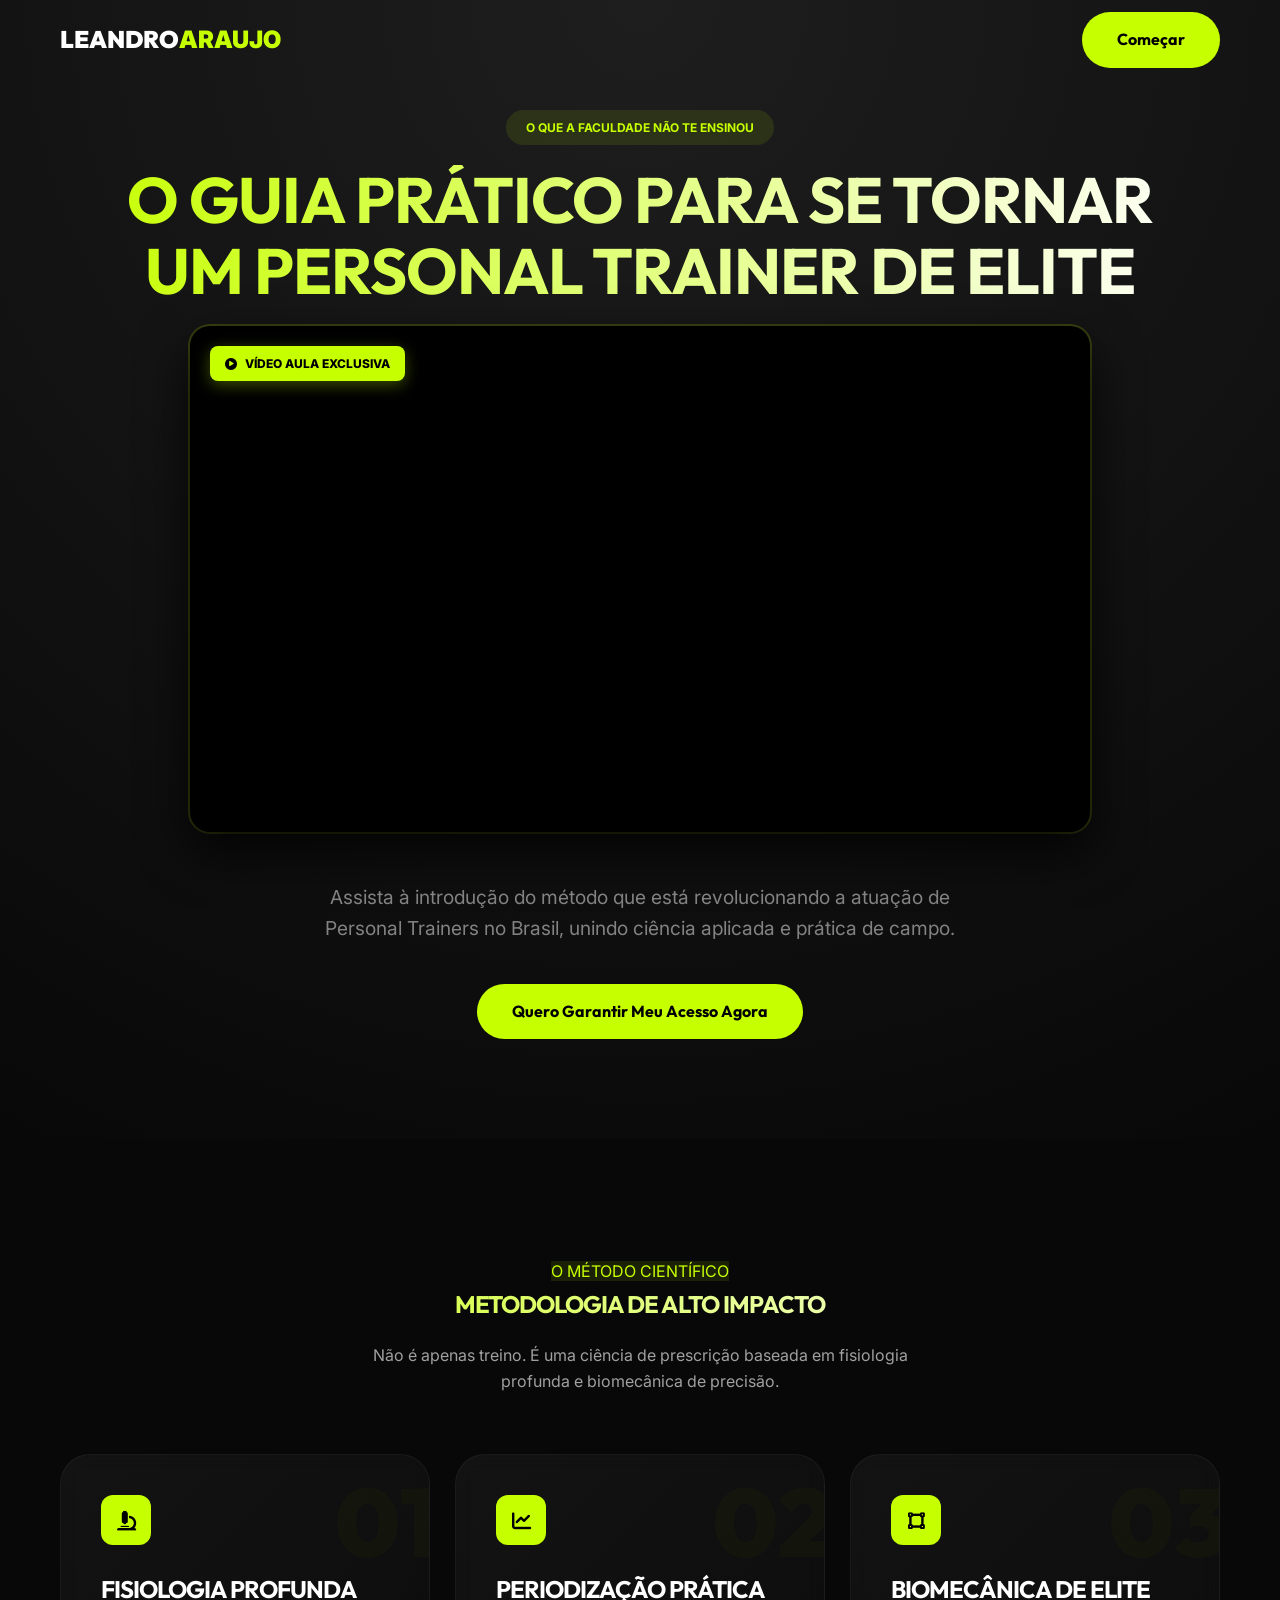
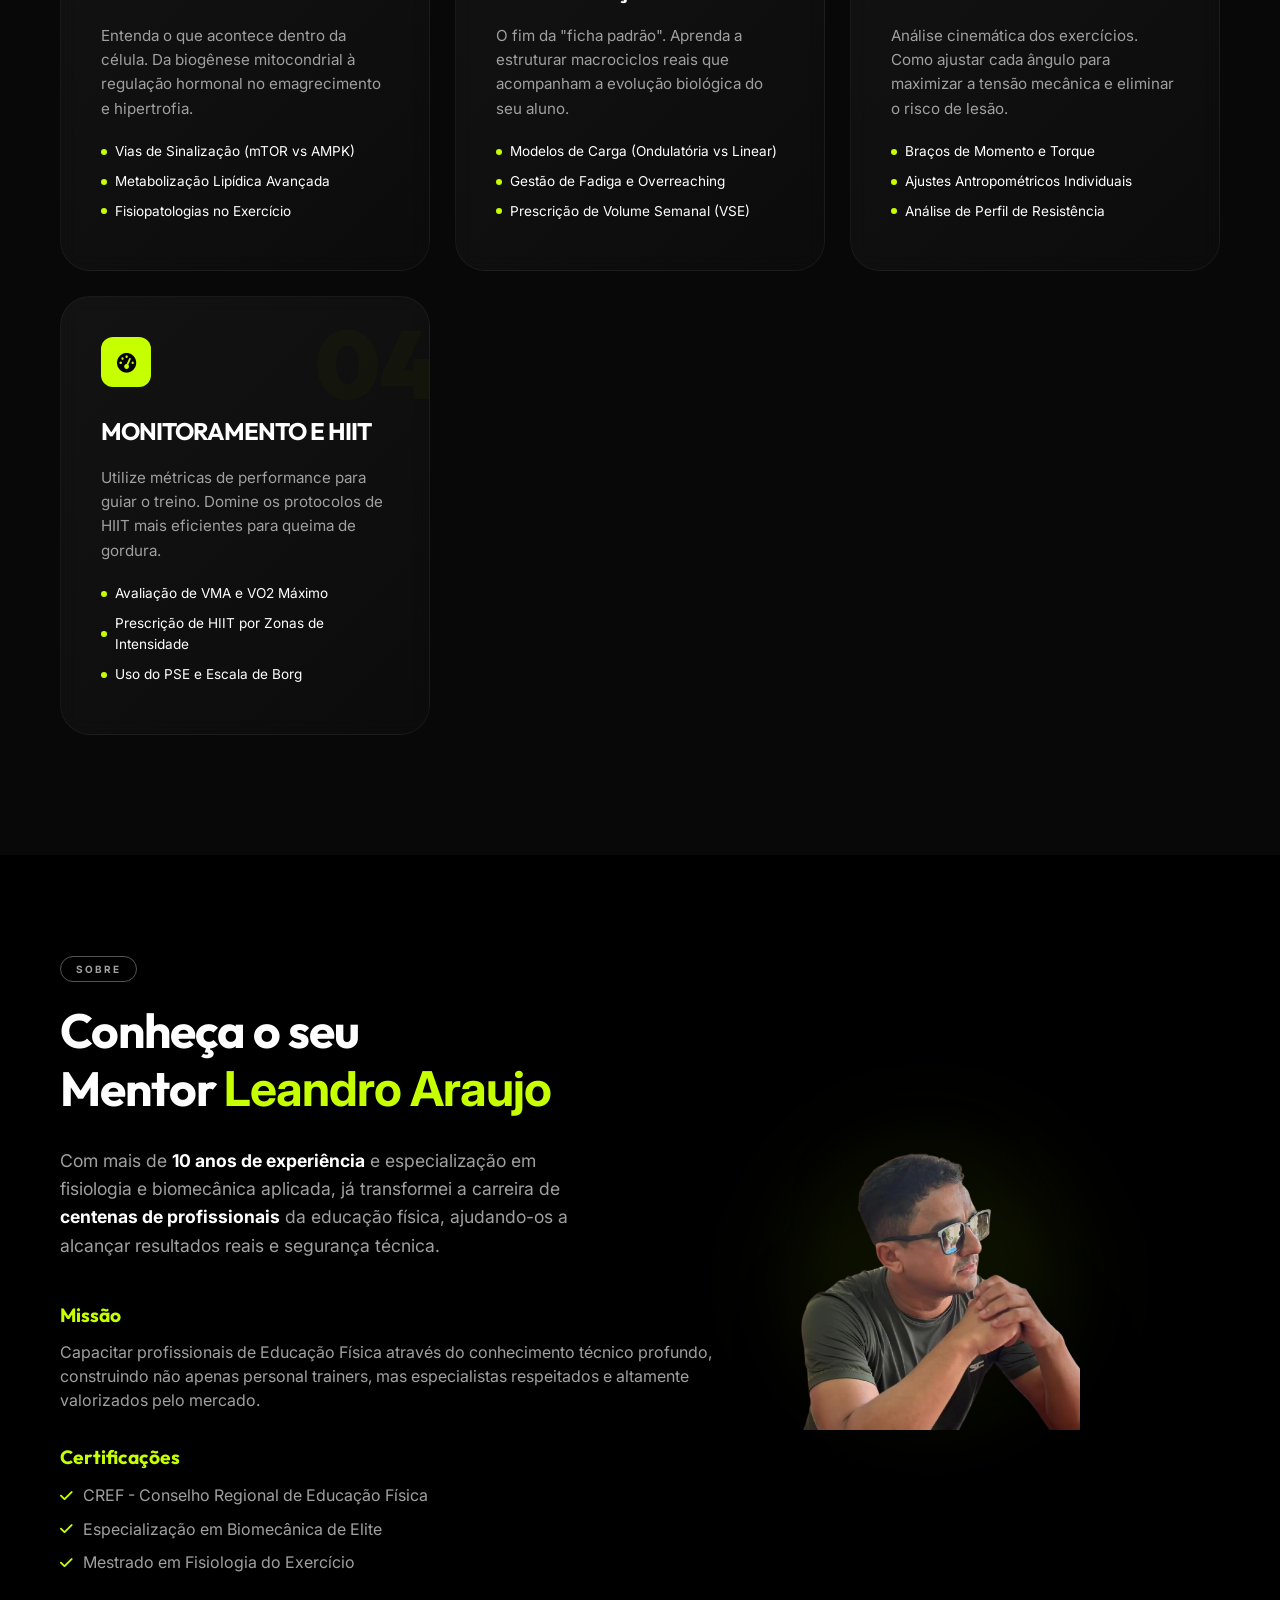
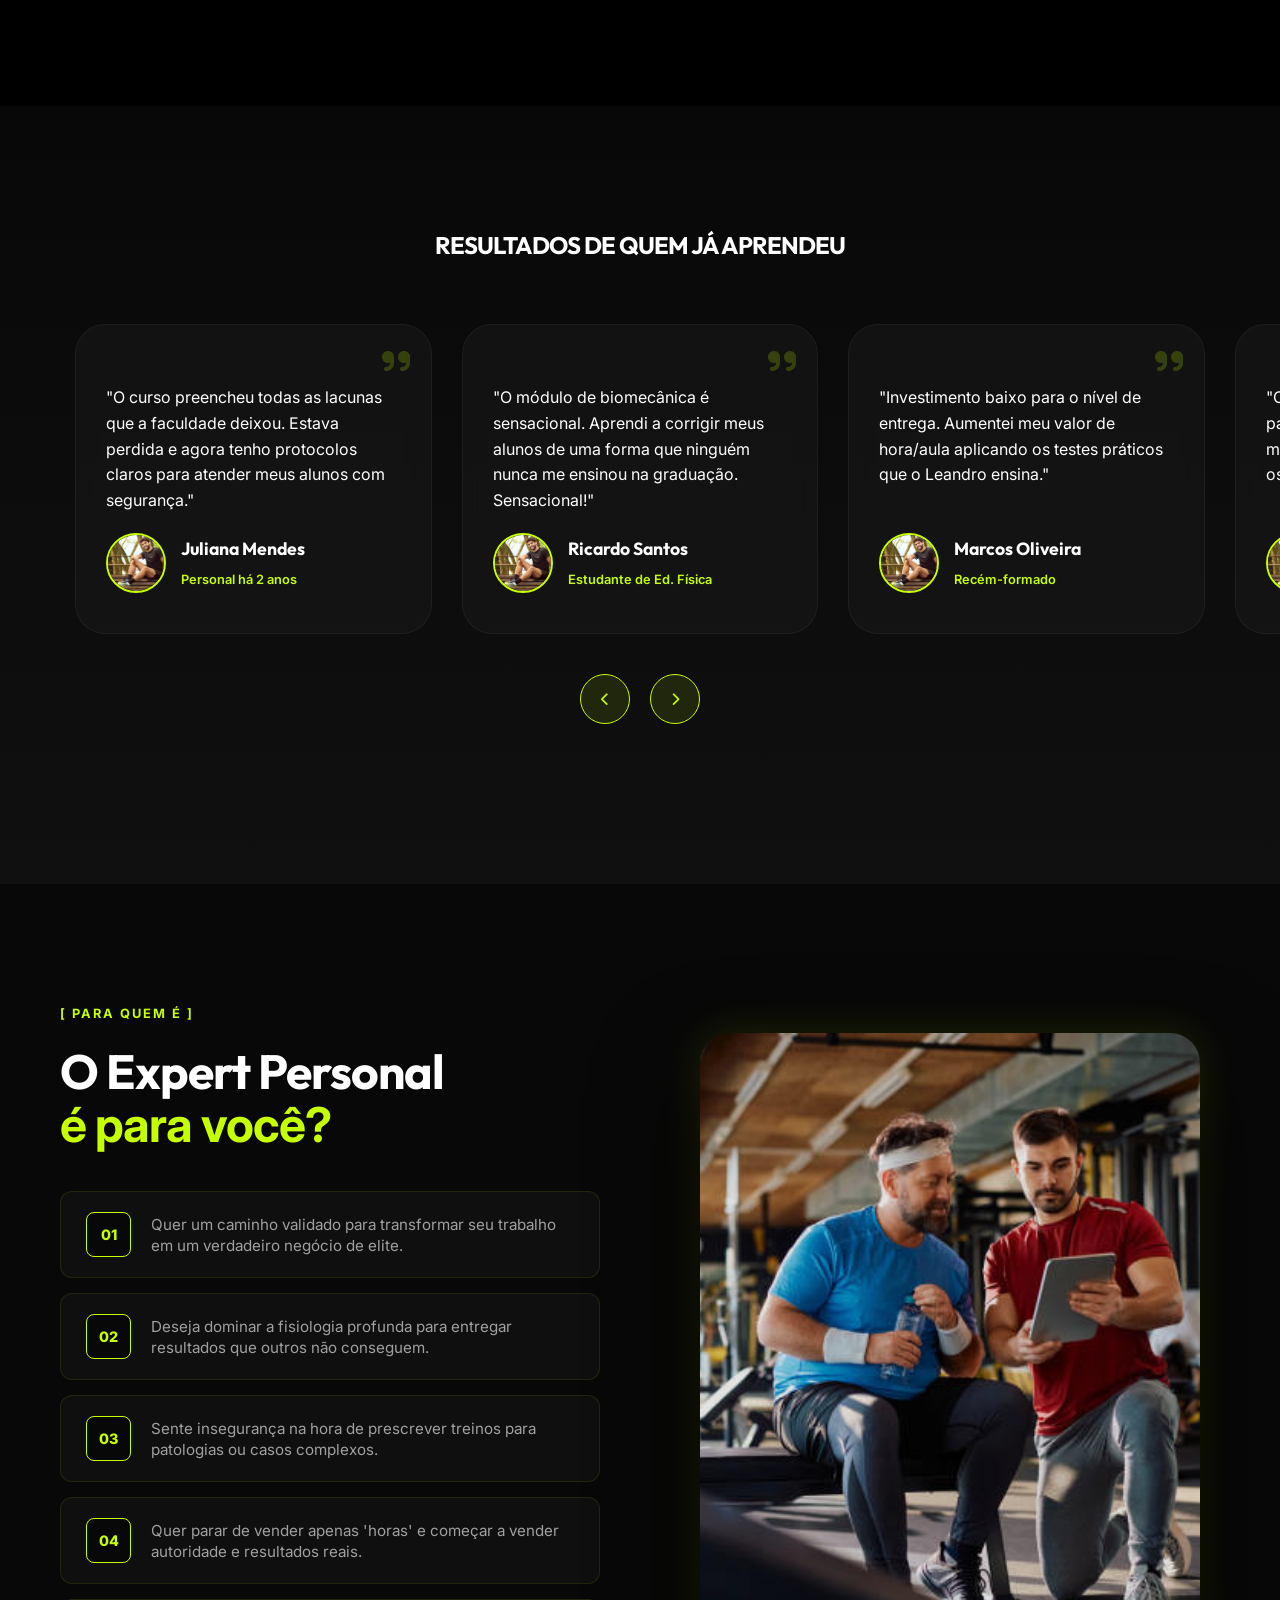
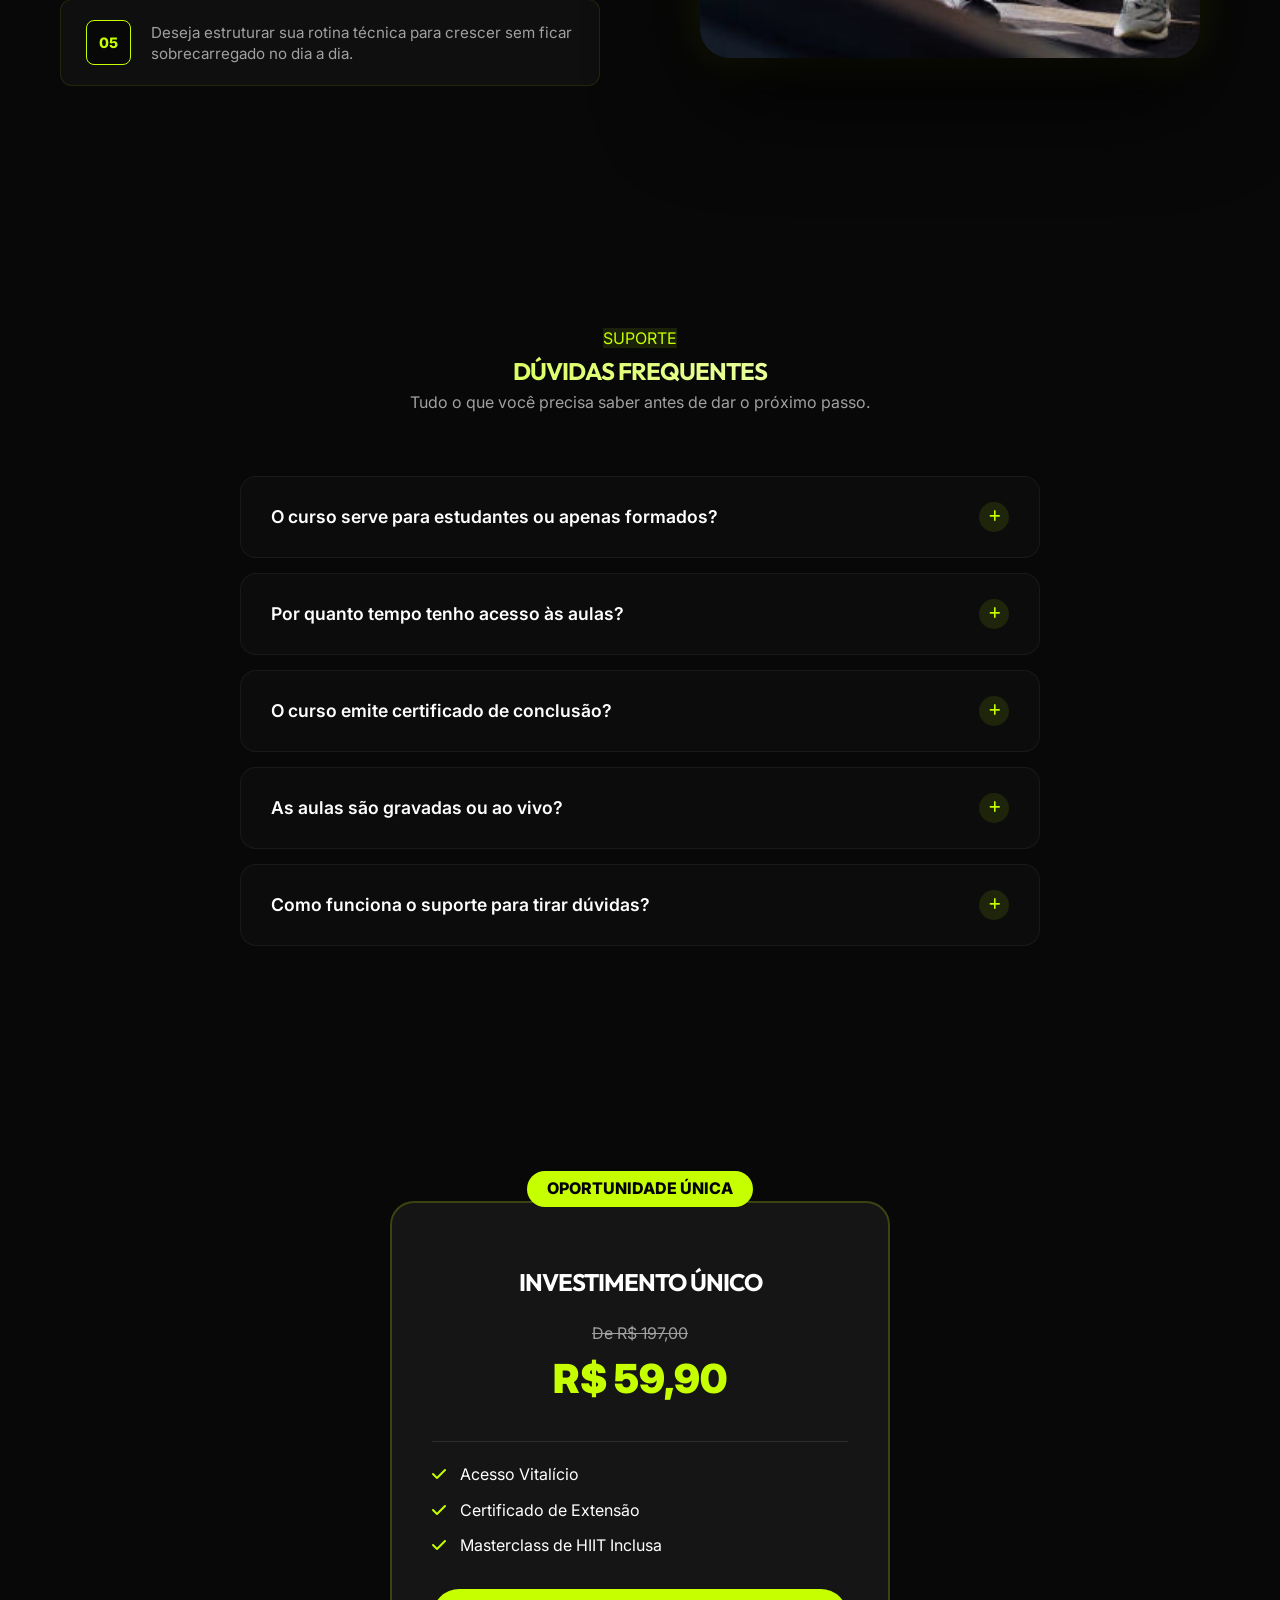
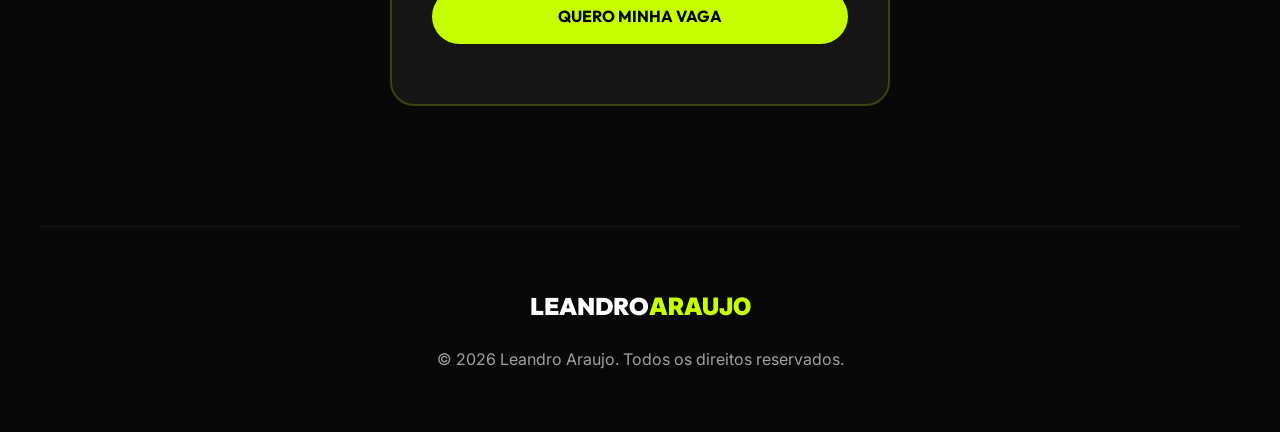
==== commit fb8e4d05: "subindo as imagens" ====
--- a/index2.html
+++ b/index2.html
@@ -32,7 +32,7 @@
 
                 <div class="video-container">
                     <span class="video-label"><i class="fas fa-play-circle"></i> VÍDEO AULA EXCLUSIVA</span>
-                    <iframe src="/videoLeandro.mp4" title="Apresentação do Curso" frameborder="0"
+                    <iframe src="/leandroaraujo/videoLeandro.mp4" title="Apresentação do Curso" frameborder="0"
                         allow="accelerometer; autoplay; clipboard-write; encrypted-media; gyroscope; picture-in-picture"
                         allowfullscreen></iframe>
                 </div>
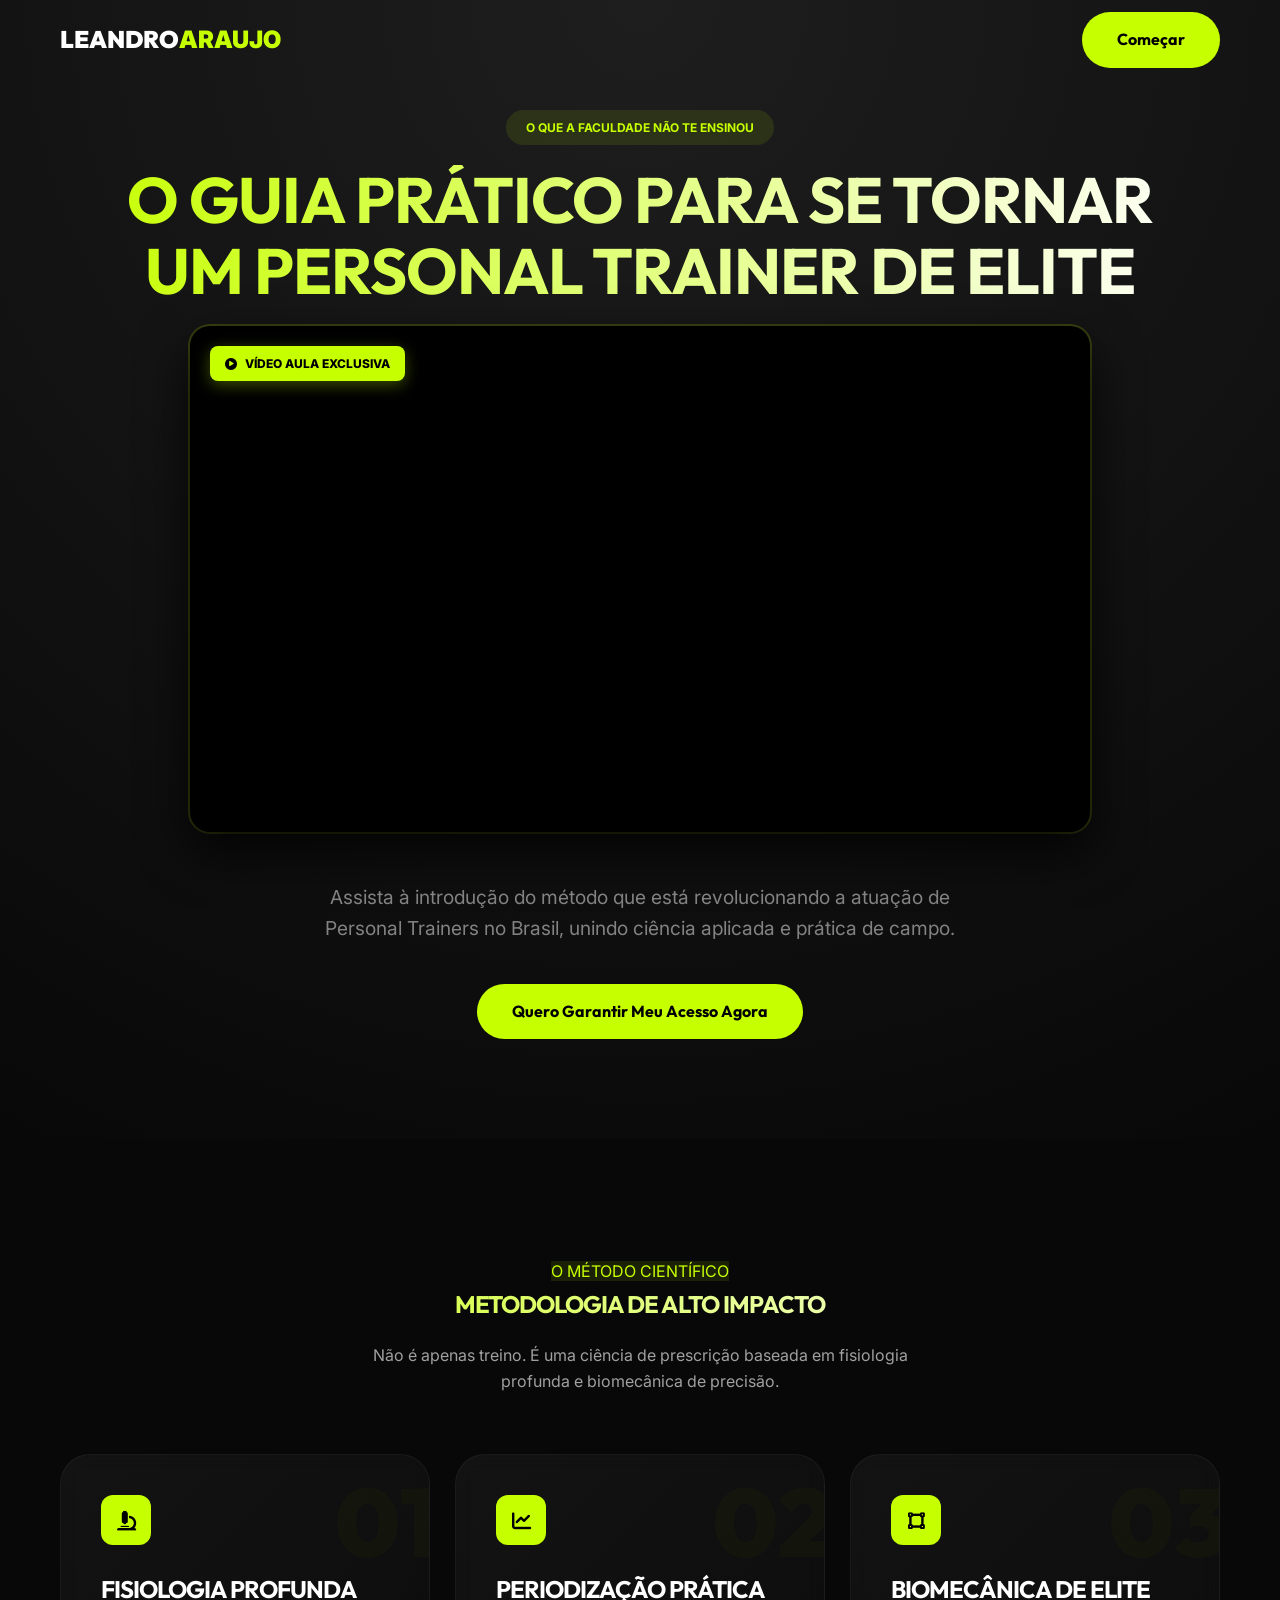
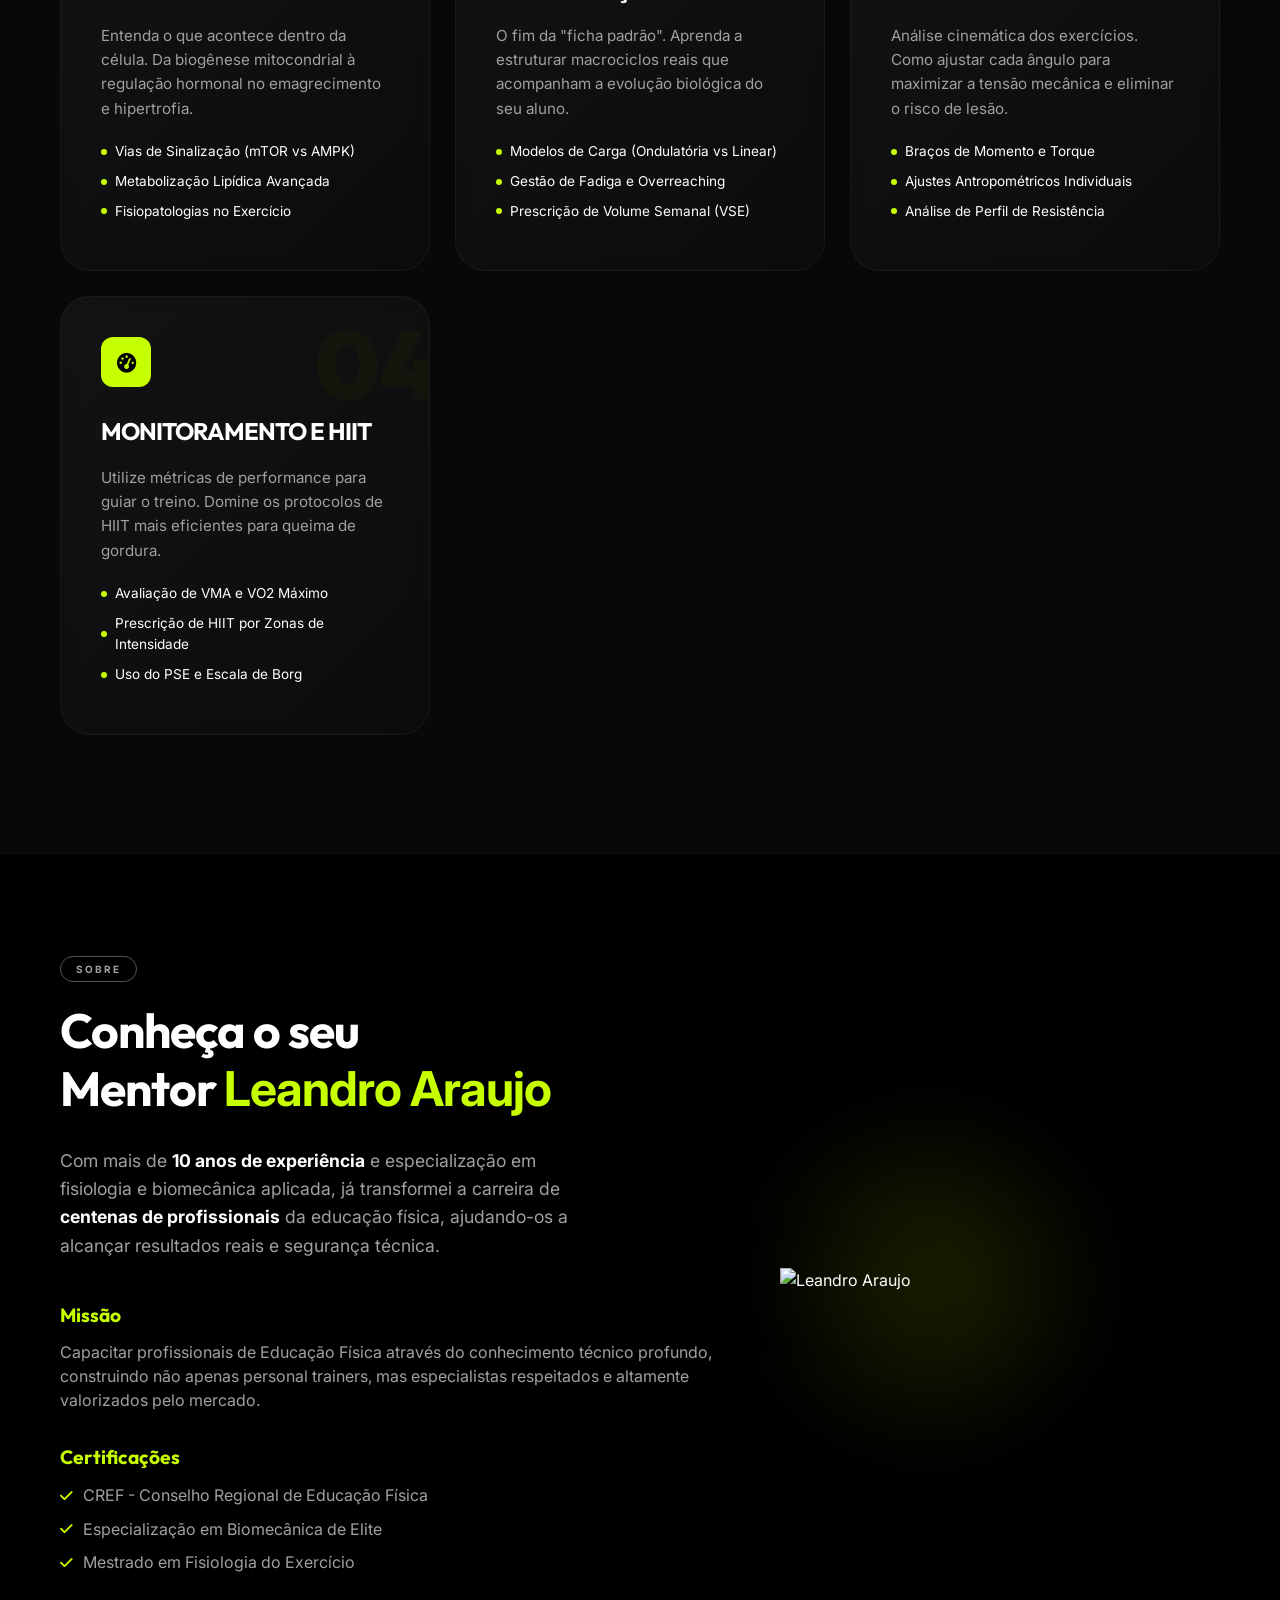
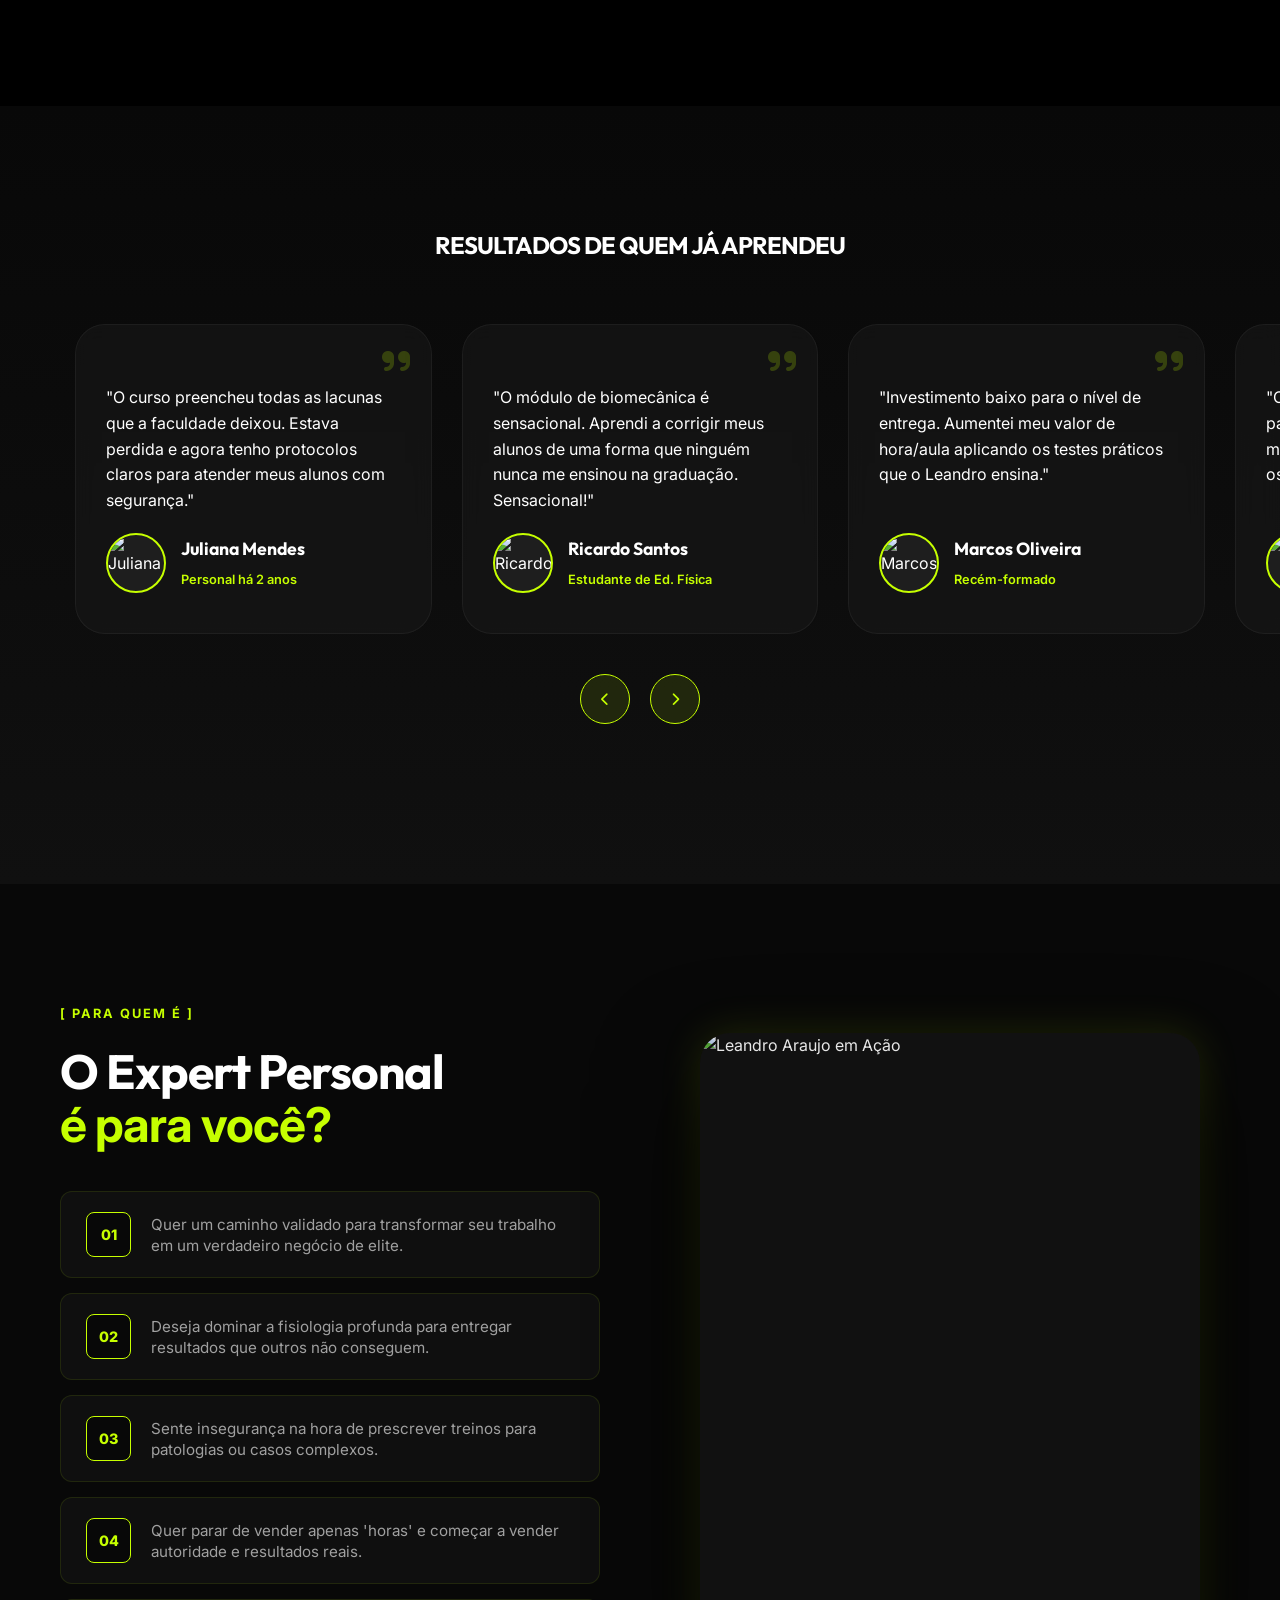
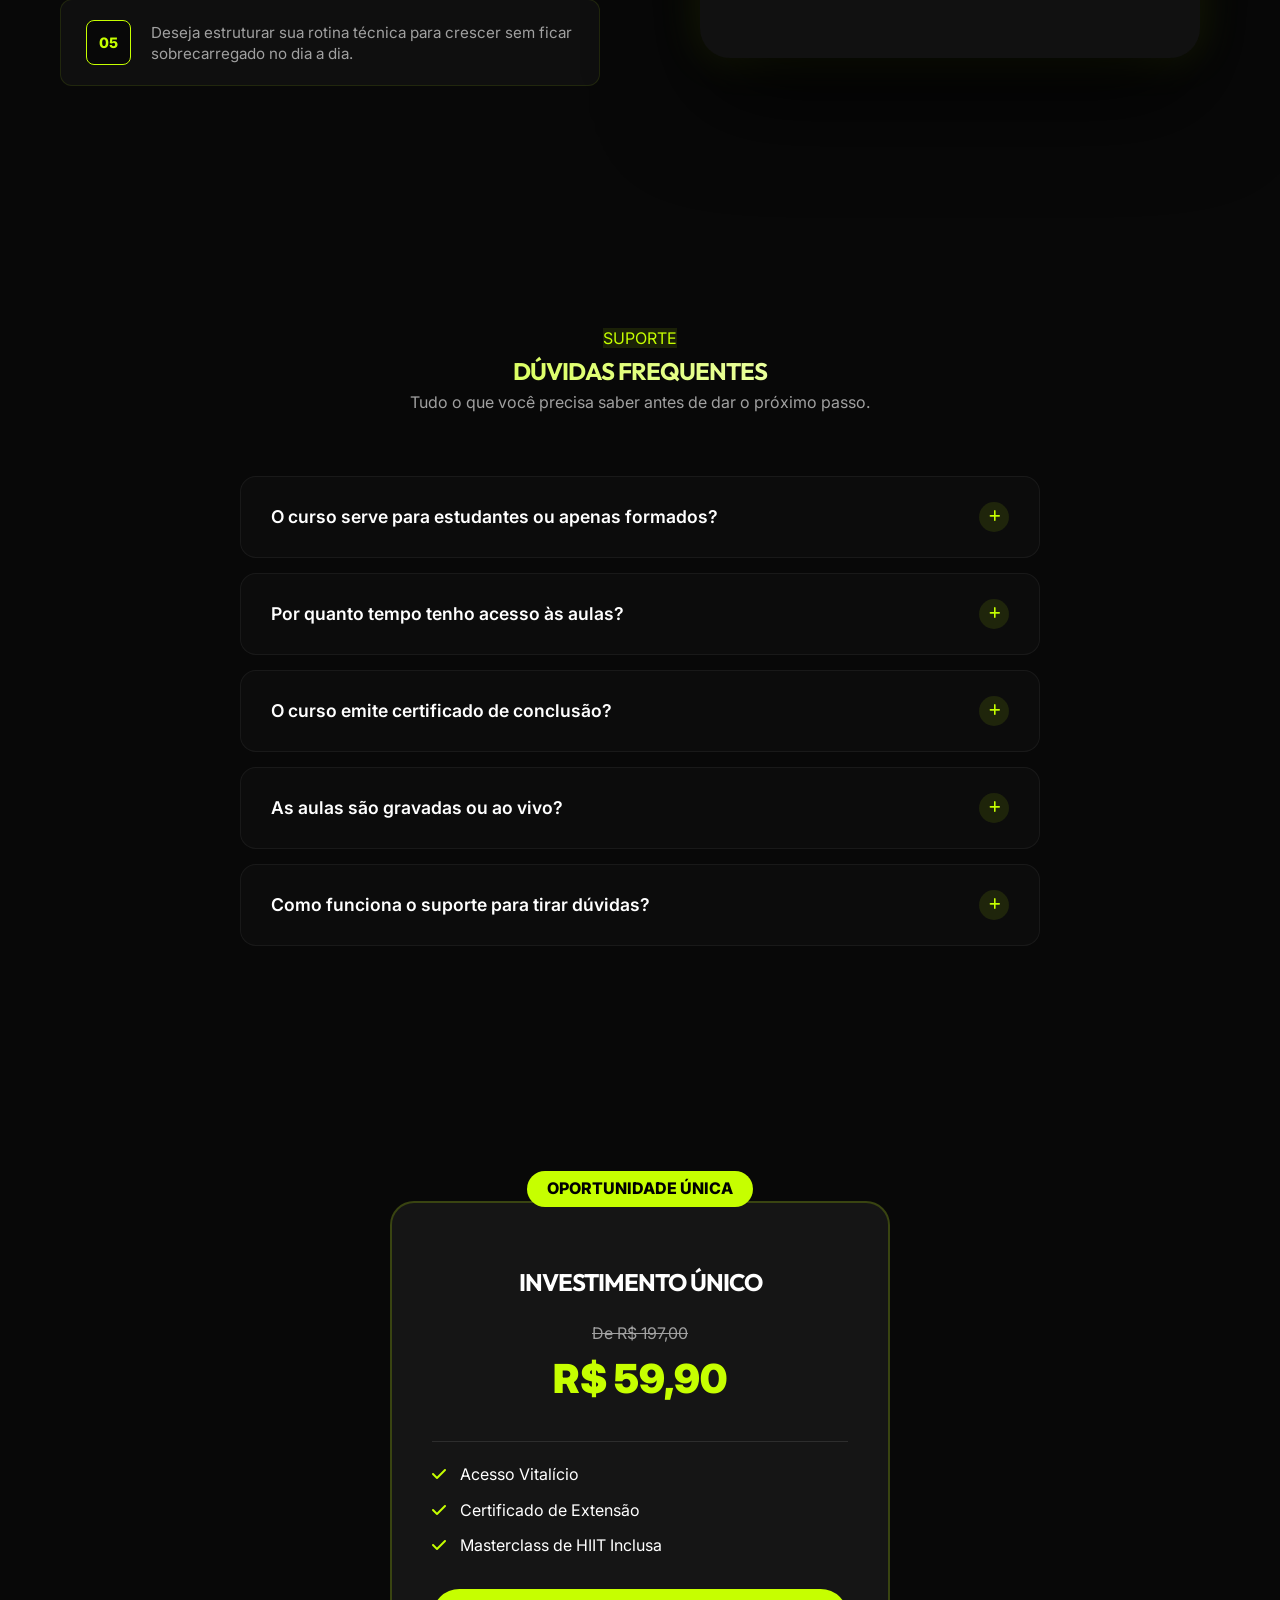
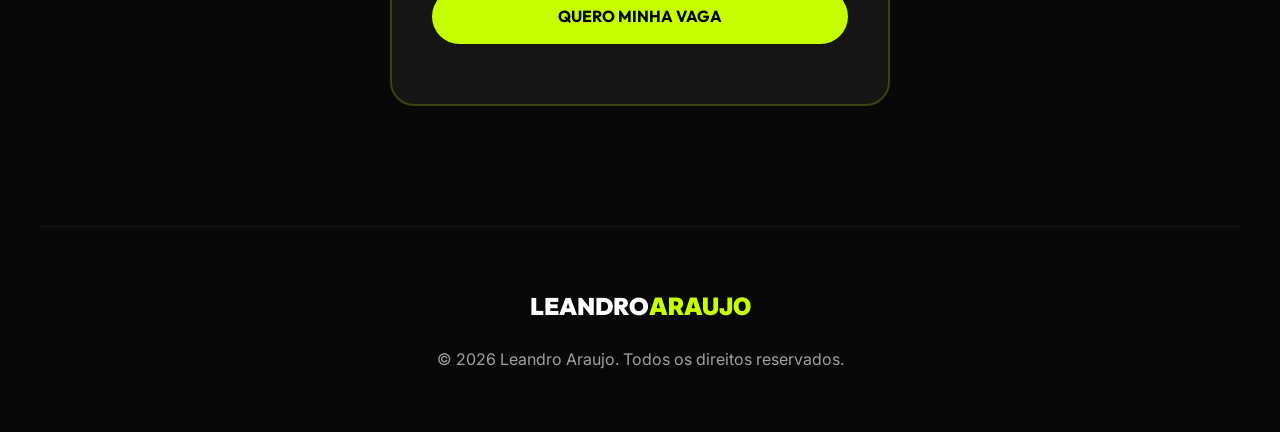
==== commit 80cc5b15: "Update index2.html" ====
--- a/index2.html
+++ b/index2.html
@@ -142,7 +142,7 @@
                     </div>
 
                     <div class="about-image-v2">
-                        <img src="/imagemsobre.png" alt="Leandro Araujo">
+                        <img src="/leandroaraujo/imagemsobre.png" alt="Leandro Araujo">
                     </div>
                 </div>
             </div>
@@ -165,7 +165,7 @@
                                 <p>"O curso preencheu todas as lacunas que a faculdade deixou. Estava perdida e agora
                                     tenho protocolos claros para atender meus alunos com segurança."</p>
                                 <div class="user-profile">
-                                    <img src="/perfil.jpg" alt="Juliana" class="user-img">
+                                    <img src="/leandroaraujo/perfil.jpg" alt="Juliana" class="user-img">
                                     <div class="user-info">
                                         <h4>Juliana Mendes</h4>
                                         <small>Personal há 2 anos</small>
@@ -181,7 +181,7 @@
                                 <p>"O módulo de biomecânica é sensacional. Aprendi a corrigir meus alunos de uma forma
                                     que ninguém nunca me ensinou na graduação. Sensacional!"</p>
                                 <div class="user-profile">
-                                    <img src="/perfil.jpg" alt="Ricardo" class="user-img">
+                                    <img src="/leandroaraujo/perfil.jpg" alt="Ricardo" class="user-img">
                                     <div class="user-info">
                                         <h4>Ricardo Santos</h4>
                                         <small>Estudante de Ed. Física</small>
@@ -197,7 +197,7 @@
                                 <p>"Investimento baixo para o nível de entrega. Aumentei meu valor de hora/aula
                                     aplicando os testes práticos que o Leandro ensina."</p>
                                 <div class="user-profile">
-                                    <img src="/perfil.jpg" alt="Marcos" class="user-img">
+                                    <img src="/leandroaraujo/perfil.jpg" alt="Marcos" class="user-img">
                                     <div class="user-info">
                                         <h4>Marcos Oliveira</h4>
                                         <small>Recém-formado</small>
@@ -213,7 +213,7 @@
                                 <p>"Conteúdo direto e sem enrolação. A parte de fisiologia aplicada mudou minha forma de
                                     explicar o treino para os clientes."</p>
                                 <div class="user-profile">
-                                    <img src="/perfil.jpg" alt="Carla" class="user-img">
+                                    <img src="/leandroaraujo/perfil.jpg" alt="Carla" class="user-img">
                                     <div class="user-info">
                                         <h4>Carla Diniz</h4>
                                         <small>Personal Trainer</small>
@@ -229,7 +229,7 @@
                                 <p>"Fiz o curso ainda no estágio e isso me deu uma vantagem enorme no mercado. Hoje já
                                     saio da faculdade com clientes."</p>
                                 <div class="user-profile">
-                                    <img src="/perfil.jpg" alt="Felipe" class="user-img">
+                                    <img src="/leandroaraujo/perfil.jpg" alt="Felipe" class="user-img">
                                     <div class="user-info">
                                         <h4>Felipe Neves</h4>
                                         <small>Estudante 8º Período</small>
@@ -245,7 +245,7 @@
                                 <p>"O teste do gordura máximo é um diferencial que ninguém na minha academia faz. Os
                                     alunos adoram os resultados."</p>
                                 <div class="user-profile">
-                                    <img src="/perfil.jpg" alt="Ana" class="user-img">
+                                    <img src="/leandroaraujo/perfil.jpg" alt="Ana" class="user-img">
                                     <div class="user-info">
                                         <h4>Ana Beatriz</h4>
                                         <small>Personal de Elite</small>
@@ -308,7 +308,7 @@
 
                     <div class="target-image">
                         <div class="img-frame">
-                            <img src="/pesonalformado.jpg" alt="Leandro Araujo em Ação">
+                            <img src="/leandroaraujo/pesonalformado.jpg" alt="Leandro Araujo em Ação">
                         </div>
                     </div>
                 </div>
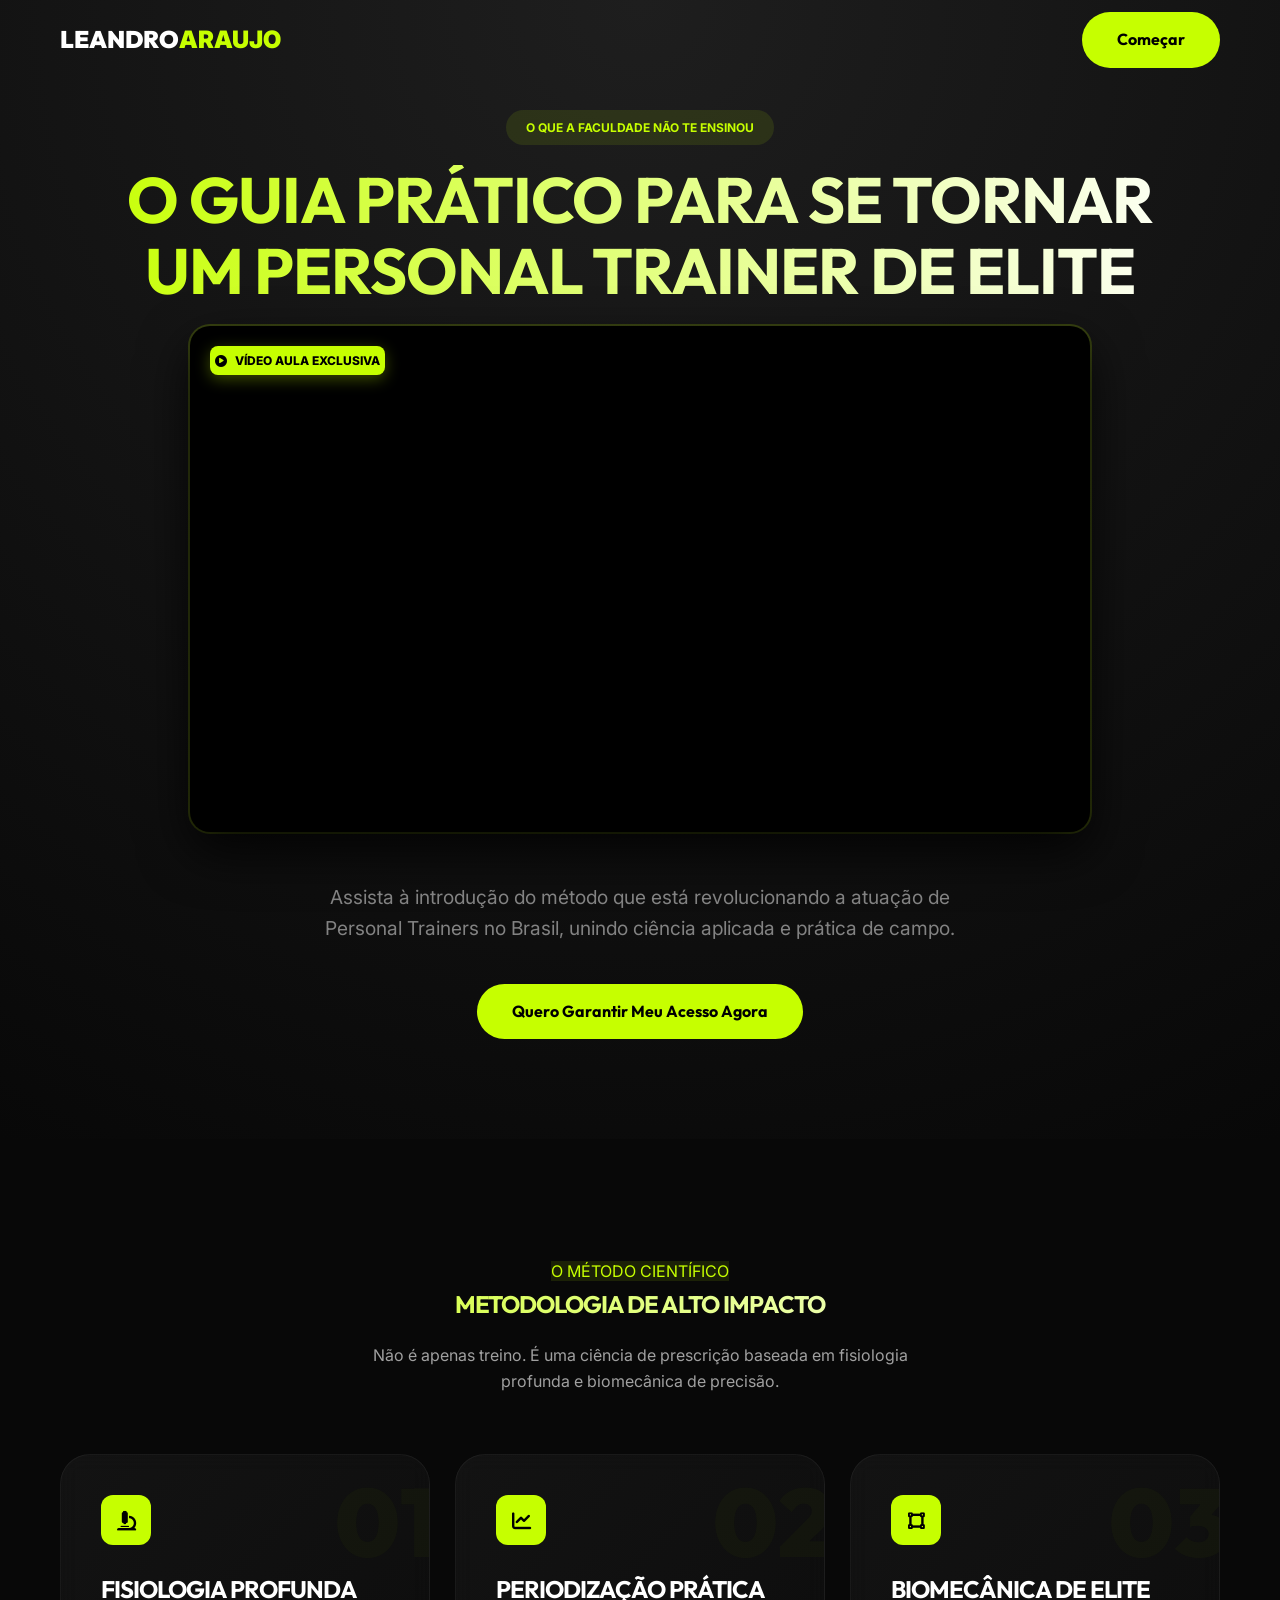
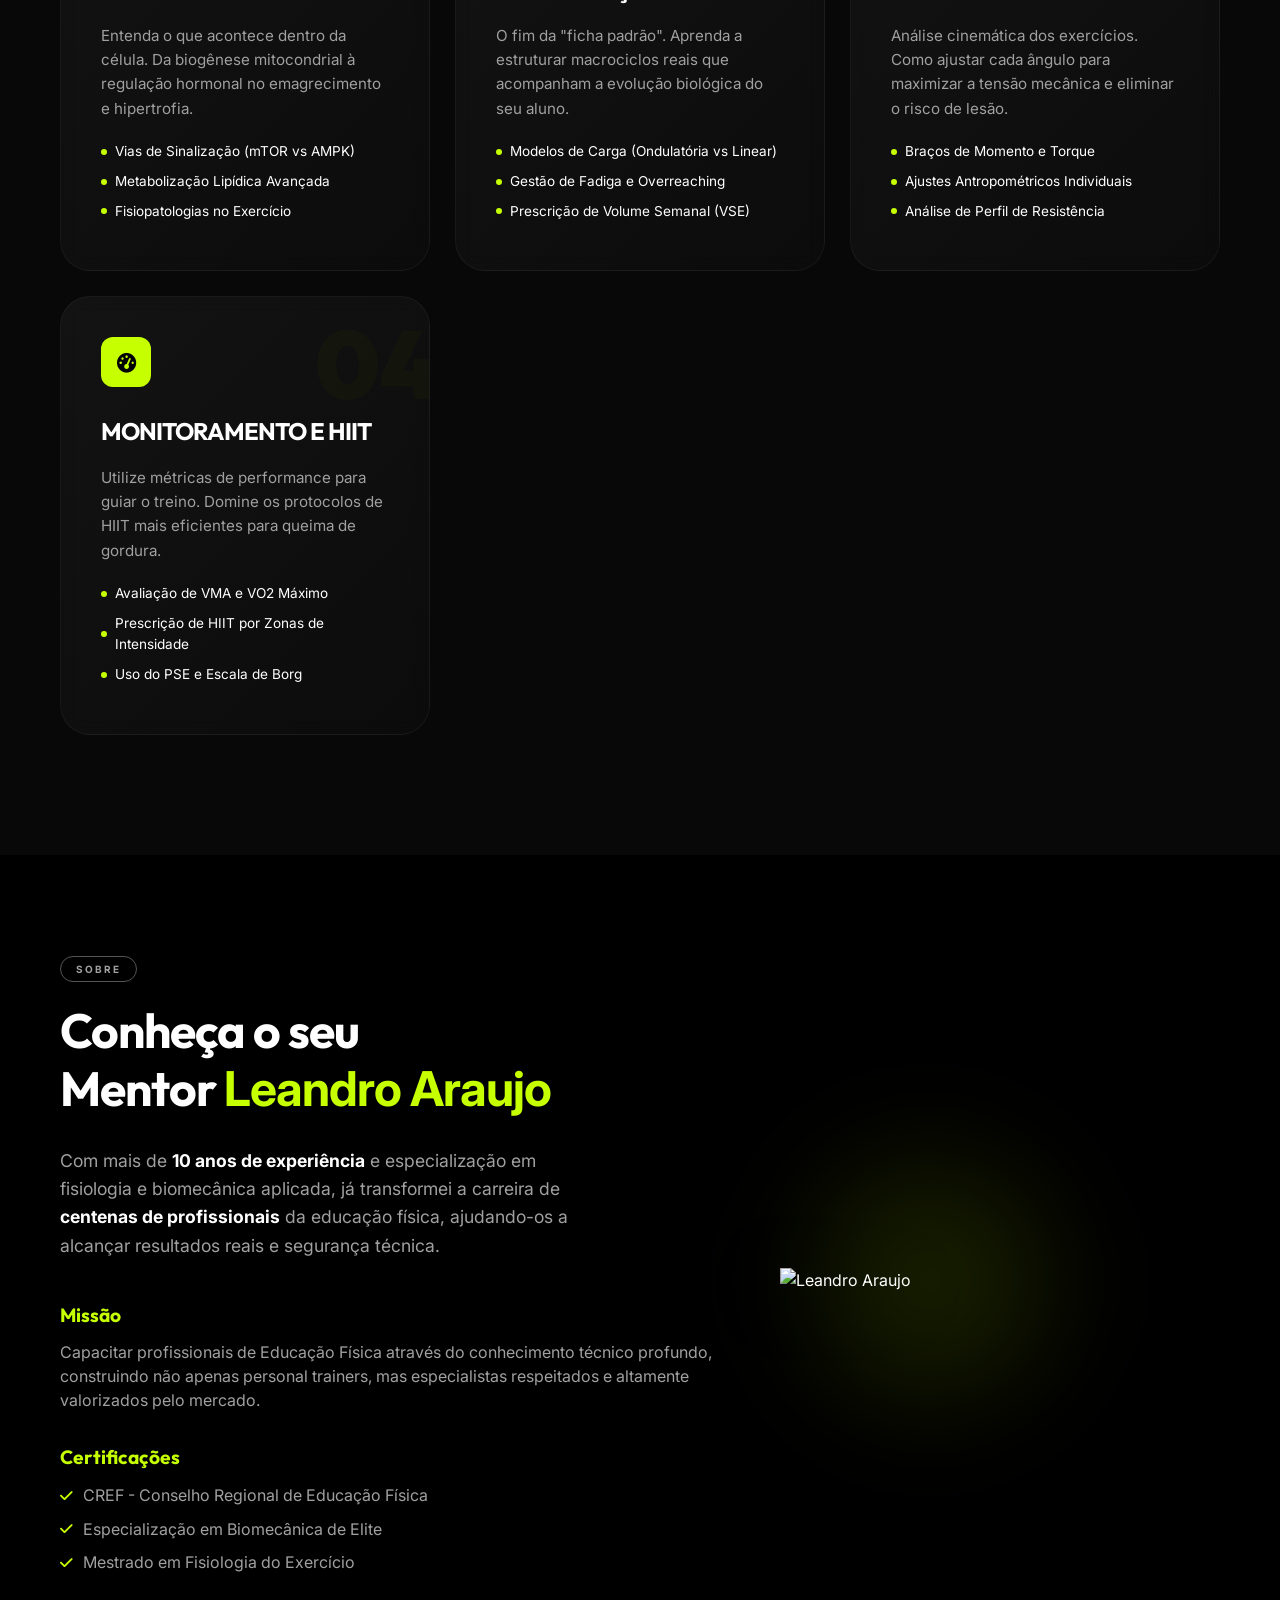
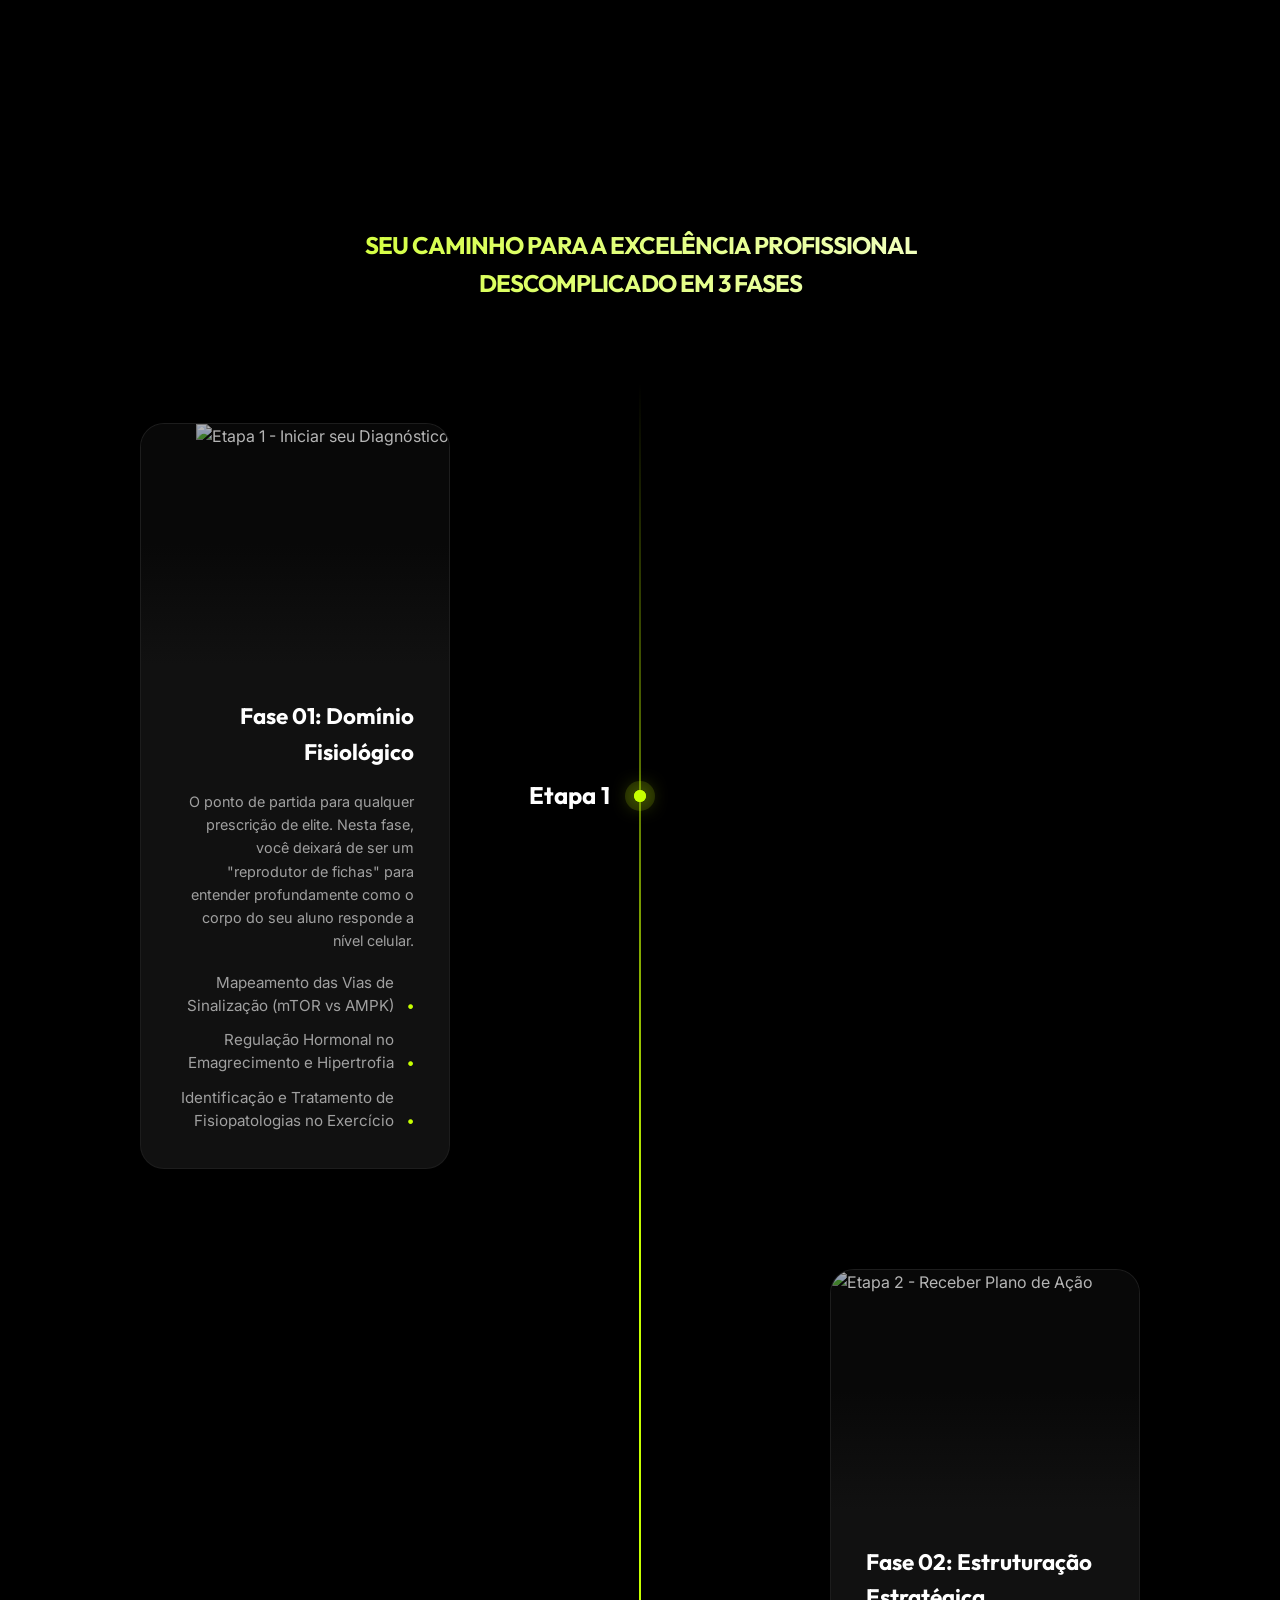
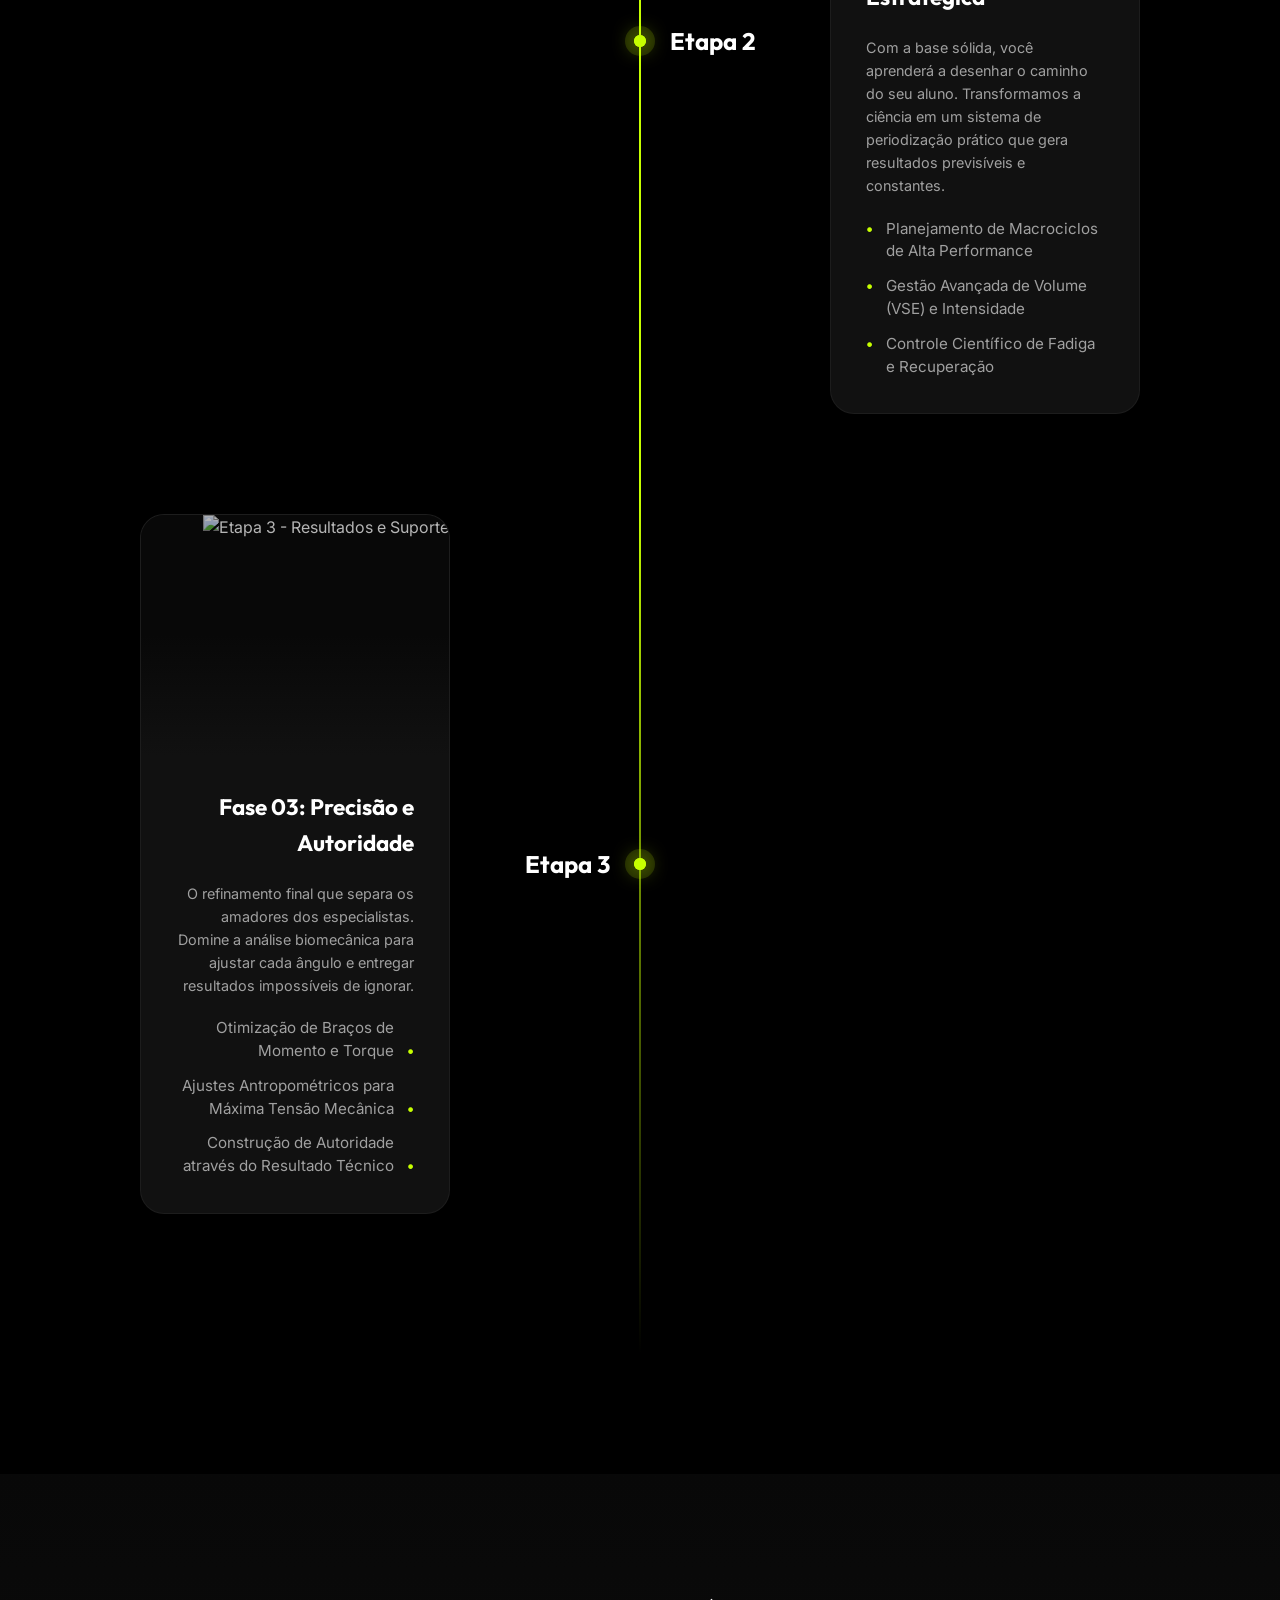
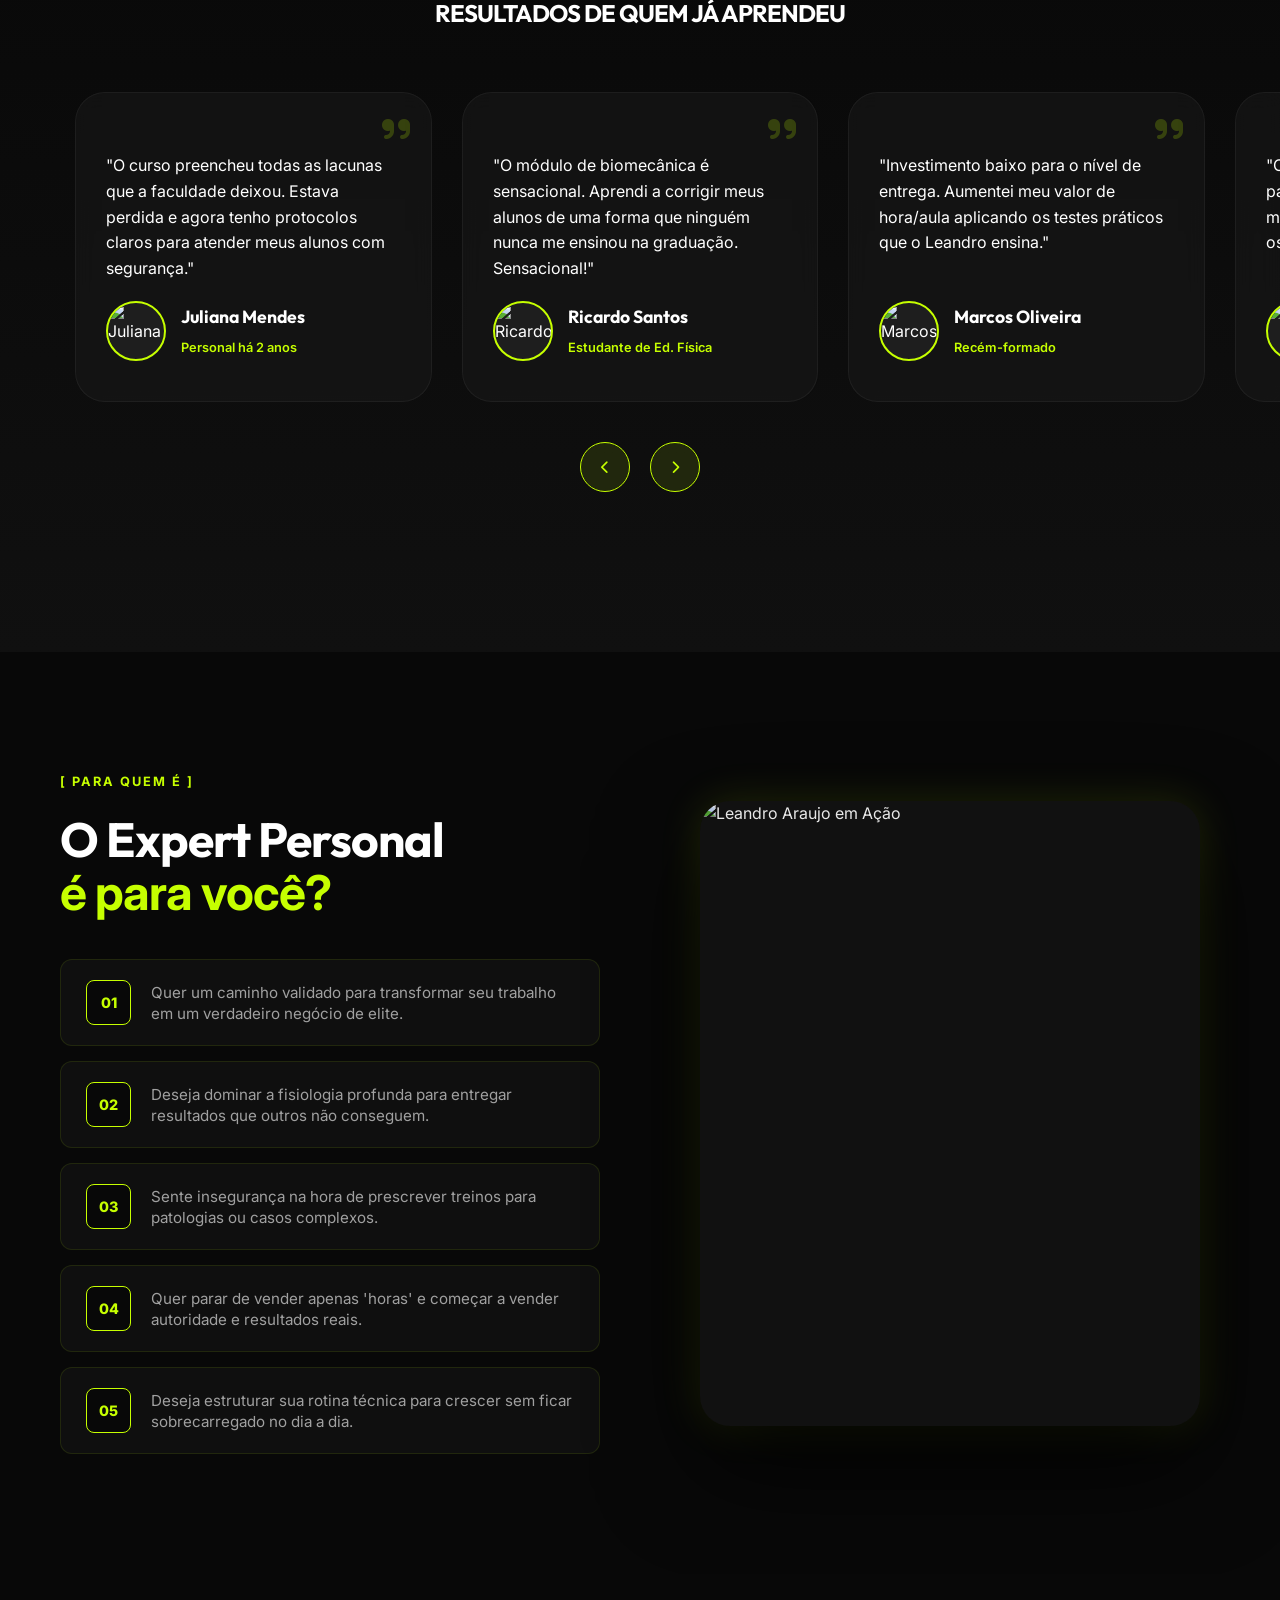
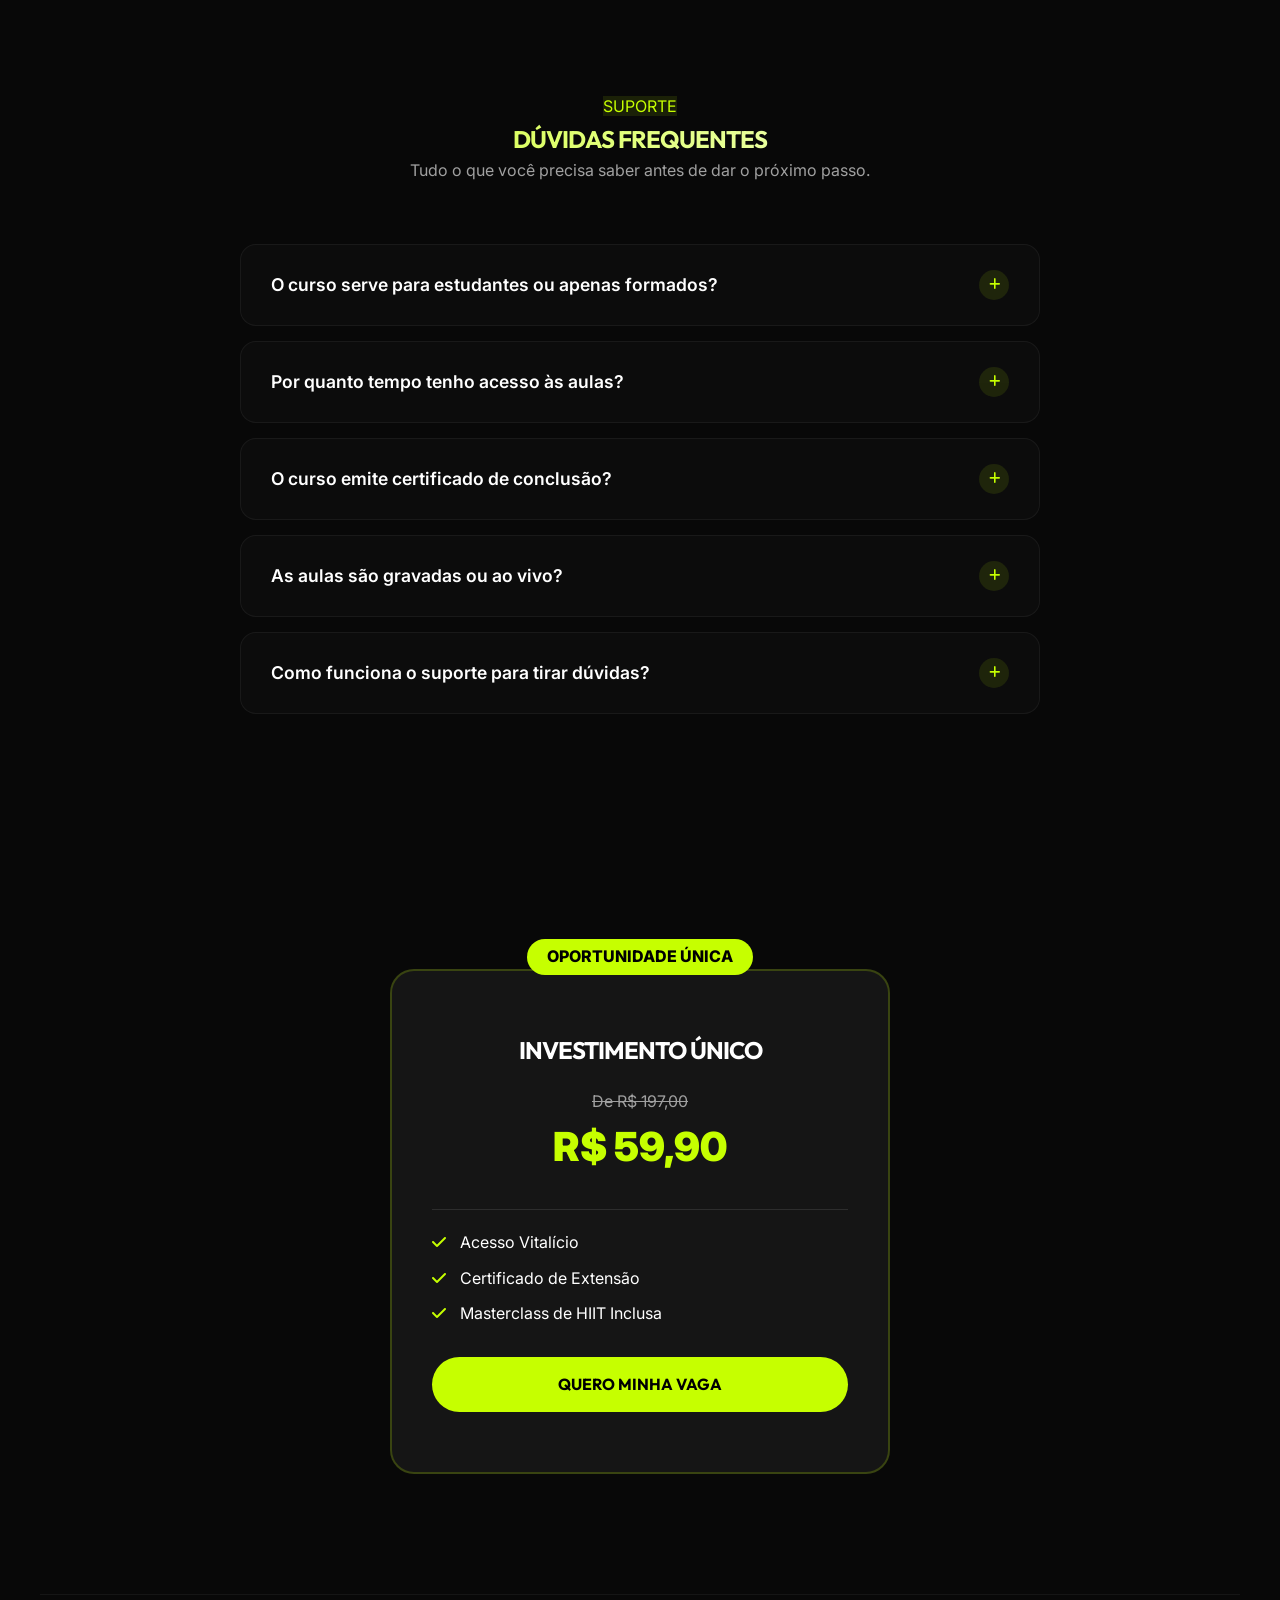
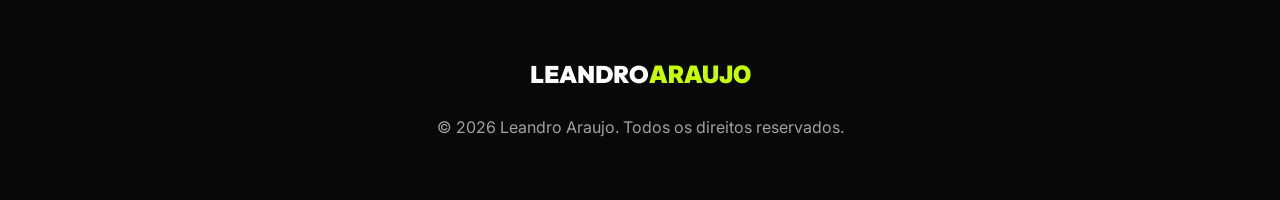
==== commit c0c32f1b: "atualizando a sessao de metodologia" ====
--- a/index2.html
+++ b/index2.html
@@ -143,6 +143,101 @@
 
                     <div class="about-image-v2">
                         <img src="/leandroaraujo/imagemsobre.png" alt="Leandro Araujo">
+                    </div>
+                </div>
+            </div>
+        </section>
+
+        <!-- Methodology Path (Timeline Estilo Imagem) -->
+        <section class="methodology-timeline">
+            <div class="container">
+                <div class="section-header" style="text-align: center; margin-bottom: 80px;">
+                    <h2 class="text-gradient">Seu caminho para a excelência profissional<br>descomplicado em 3 fases
+                    </h2>
+                </div>
+
+                <div class="timeline-container">
+                    <div class="timeline-line"></div>
+
+                    <!-- Etapa 1 -->
+                    <div class="timeline-item">
+                        <div class="timeline-dot">
+                            <div class="dot-inner"></div>
+                        </div>
+                        <div class="timeline-content-wrapper left">
+                            <div class="timeline-card">
+                                <div class="card-img-container">
+                                    <img src="/leandroaraujo/perfil.jpg" alt="Etapa 1 - Iniciar seu Diagnóstico">
+                                </div>
+                                <div class="card-body">
+                                    <h3>Fase 01: Domínio Fisiológico</h3>
+                                    <p style="color: var(--text-muted); font-size: 0.9rem; margin-bottom: 20px;">O ponto
+                                        de partida para qualquer prescrição de elite. Nesta fase, você deixará de ser um
+                                        "reprodutor de fichas" para entender profundamente como o corpo do seu aluno
+                                        responde a nível celular.</p>
+                                    <ul class="timeline-list">
+                                        <li>Mapeamento das Vias de Sinalização (mTOR vs AMPK)</li>
+                                        <li>Regulação Hormonal no Emagrecimento e Hipertrofia</li>
+                                        <li>Identificação e Tratamento de Fisiopatologias no Exercício</li>
+                                    </ul>
+                                </div>
+                            </div>
+                            <div class="phase-indicator">Etapa 1</div>
+                        </div>
+                    </div>
+
+                    <!-- Etapa 2 -->
+                    <div class="timeline-item">
+                        <div class="timeline-dot">
+                            <div class="dot-inner"></div>
+                        </div>
+                        <div class="timeline-content-wrapper right">
+                            <div class="timeline-card">
+                                <div class="card-img-container">
+                                    <img src="/leandroaraujo/perfil.jpg" alt="Etapa 2 - Receber Plano de Ação">
+                                </div>
+                                <div class="card-body">
+                                    <h3>Fase 02: Estruturação Estratégica</h3>
+                                    <p style="color: var(--text-muted); font-size: 0.9rem; margin-bottom: 20px;">Com a
+                                        base sólida, você aprenderá a desenhar o caminho do seu aluno. Transformamos a
+                                        ciência em um sistema de periodização prático que gera resultados previsíveis e
+                                        constantes.</p>
+                                    <ul class="timeline-list">
+                                        <li>Planejamento de Macrociclos de Alta Performance</li>
+                                        <li>Gestão Avançada de Volume (VSE) e Intensidade</li>
+                                        <li>Controle Científico de Fadiga e Recuperação</li>
+                                    </ul>
+                                </div>
+                            </div>
+                            <div class="phase-indicator">Etapa 2</div>
+                        </div>
+                    </div>
+
+                    <!-- Etapa 3 -->
+                    <div class="timeline-item">
+                        <div class="timeline-dot">
+                            <div class="dot-inner"></div>
+                        </div>
+                        <div class="timeline-content-wrapper left">
+                            <div class="timeline-card">
+                                <div class="card-img-container">
+                                    <img src="/leandroaraujo/perfil.jpg" alt="Etapa 3 - Resultados e Suporte">
+                                </div>
+                                <div class="card-body">
+                                    <h3>Fase 03: Precisão e Autoridade</h3>
+                                    <p style="color: var(--text-muted); font-size: 0.9rem; margin-bottom: 20px;">O
+                                        refinamento final que separa os amadores dos especialistas. Domine a análise
+                                        biomecânica para ajustar cada ângulo e entregar resultados impossíveis de
+                                        ignorar.</p>
+                                    <ul class="timeline-list">
+                                        <li>Otimização de Braços de Momento e Torque</li>
+                                        <li>Ajustes Antropométricos para Máxima Tensão Mecânica</li>
+                                        <li>Construção de Autoridade através do Resultado Técnico</li>
+                                    </ul>
+                                </div>
+                            </div>
+                            <div class="phase-indicator">Etapa 3</div>
+                        </div>
                     </div>
                 </div>
             </div>
--- a/stilo2.css
+++ b/stilo2.css
@@ -26,11 +26,19 @@
     scroll-behavior: smooth;
 }
 
+html,
+body {
+    width: 100%;
+    margin: 0;
+    padding: 0;
+    overflow-x: hidden;
+    -webkit-font-smoothing: antialiased;
+}
+
 body {
     background-color: var(--bg-dark);
     color: var(--text-main);
     line-height: 1.6;
-    overflow-x: hidden;
 }
 
 h1,
@@ -82,13 +90,17 @@
 
 section {
     padding: 120px 0;
+    width: 100%;
+    position: relative;
+    overflow: hidden;
 }
 
 /* Header */
 header {
     position: fixed;
     top: 0;
-    width: 100%;
+    left: 0;
+    right: 0;
     background: rgba(8, 8, 8, 0);
     /* Transparente no topo */
     backdrop-filter: blur(0px);
@@ -175,7 +187,7 @@
     left: 20px;
     background: var(--primary);
     color: #000;
-    padding: 8px 15px;
+    padding: 5px 5px;
     border-radius: 8px;
     z-index: 10;
     font-weight: 800;
@@ -624,11 +636,6 @@
         padding: 60px 0;
     }
 
-    .btn {
-        padding: 10px 10px;
-    }
-
-
     /* Hero V2 */
     .hero-v2 {
         padding-top: 100px;
@@ -701,7 +708,7 @@
     }
 
     .btn {
-        padding: 12px 20px;
+        padding: 8px 20px;
         font-size: 0.85rem;
         margin-right: 7px;
     }
@@ -932,4 +939,229 @@
         margin: 0 auto;
         order: -1;
     }
+}
+
+/* --- METHODOLOGY TIMELINE (ESTILO IMAGEM ENVIADA) --- */
+.methodology-timeline {
+    background: #000;
+    padding: 120px 0;
+    position: relative;
+}
+
+.timeline-container {
+    position: relative;
+    max-width: 1000px;
+    margin: 0 auto;
+    padding: 40px 0;
+}
+
+.timeline-line {
+    position: absolute;
+    left: 50%;
+    top: 0;
+    bottom: 0;
+    width: 2px;
+    background: linear-gradient(to bottom, transparent, var(--primary), var(--primary), transparent);
+    transform: translateX(-50%);
+    z-index: 1;
+}
+
+.timeline-item {
+    display: flex;
+    justify-content: center;
+    align-items: center;
+    margin-bottom: 100px;
+    position: relative;
+    width: 100%;
+}
+
+.timeline-dot {
+    position: absolute;
+    left: 50%;
+    top: 50%;
+    transform: translate(-50%, -50%);
+    width: 30px;
+    height: 30px;
+    background: rgba(198, 255, 0, 0.15);
+    border-radius: 50%;
+    z-index: 5;
+    display: flex;
+    align-items: center;
+    justify-content: center;
+}
+
+.dot-inner {
+    width: 12px;
+    height: 12px;
+    background: var(--primary);
+    border-radius: 50%;
+    box-shadow: 0 0 20px var(--primary);
+    position: relative;
+}
+
+.dot-inner::after {
+    content: "";
+    position: absolute;
+    width: 100%;
+    height: 100%;
+    border-radius: 50%;
+    background: var(--primary);
+    animation: pulse 2s infinite;
+}
+
+@keyframes pulse {
+    0% { transform: scale(1); opacity: 0.8; }
+    100% { transform: scale(3); opacity: 0; }
+}
+
+.timeline-content-wrapper {
+    width: 100%;
+    display: flex;
+    align-items: center;
+    gap: 60px;
+}
+
+.timeline-content-wrapper.left {
+    flex-direction: row;
+    padding-right: calc(50% + 30px);
+    justify-content: flex-end;
+    text-align: right;
+}
+
+.timeline-content-wrapper.right {
+    flex-direction: row-reverse;
+    padding-left: calc(50% + 30px);
+    justify-content: flex-end;
+    text-align: left;
+}
+
+.timeline-card {
+    background: #111;
+    border: 1px solid rgba(255, 255, 255, 0.05);
+    border-radius: 24px;
+    overflow: hidden;
+    width: 100%;
+    max-width: 440px;
+    transition: var(--transition);
+    box-shadow: 0 20px 50px rgba(0,0,0,0.6);
+}
+
+.timeline-card:hover {
+    transform: translateY(-8px);
+    border-color: var(--primary);
+    box-shadow: 0 20px 60px rgba(198, 255, 0, 0.1);
+}
+
+.card-img-container {
+    width: 100%;
+    height: 240px;
+    overflow: hidden;
+    background: #080808;
+    position: relative;
+}
+
+.card-img-container::after {
+    content: "";
+    position: absolute;
+    bottom: 0;
+    left: 0;
+    right: 0;
+    height: 50%;
+    background: linear-gradient(to top, #111, transparent);
+}
+
+.card-img-container img {
+    width: 100%;
+    height: 100%;
+    object-fit: cover;
+    opacity: 0.7;
+    transition: 0.5s ease;
+}
+
+.timeline-card:hover .card-img-container img {
+    transform: scale(1.1);
+    opacity: 0.9;
+}
+
+.timeline-card .card-body {
+    padding: 35px;
+}
+
+.timeline-card h3 {
+    font-size: 1.4rem;
+    margin-bottom: 20px;
+    text-transform: none;
+    letter-spacing: 0;
+    color: #fff;
+}
+
+.timeline-list {
+    list-style: none;
+    padding: 0;
+    display: flex;
+    flex-direction: column;
+    gap: 12px;
+}
+
+.timeline-list li {
+    font-size: 0.95rem;
+    color: var(--text-muted);
+    line-height: 1.5;
+    position: relative;
+}
+
+.timeline-content-wrapper.left .timeline-list li { padding-right: 20px; }
+.timeline-content-wrapper.right .timeline-list li { padding-left: 20px; }
+
+.timeline-content-wrapper.left .timeline-list li::after {
+    content: "•";
+    color: var(--primary);
+    position: absolute;
+    right: 0;
+    font-weight: bold;
+}
+
+.timeline-content-wrapper.right .timeline-list li::before {
+    content: "•";
+    color: var(--primary);
+    position: absolute;
+    left: 0;
+    font-weight: bold;
+}
+
+.phase-indicator {
+    font-family: 'Outfit', sans-serif;
+    font-weight: 700;
+    font-size: 1.5rem;
+    color: #fff;
+    min-width: 100px;
+    white-space: nowrap;
+}
+
+/* Responsivo Timeline */
+@media (max-width: 992px) {
+    .timeline-line { left: 40px; transform: none; }
+    .timeline-dot { left: 40px; transform: translate(-50%, -50%); }
+    
+    .timeline-content-wrapper.left,
+    .timeline-content-wrapper.right {
+        padding: 0 20px 0 80px;
+        flex-direction: column;
+        align-items: flex-start;
+        text-align: left;
+        justify-content: flex-start;
+        gap: 15px;
+    }
+
+    .timeline-content-wrapper.left .timeline-list li { padding-right: 0; padding-left: 20px; }
+    .timeline-content-wrapper.left .timeline-list li::after { display: none; }
+    .timeline-content-wrapper.left .timeline-list li::before {
+        content: "•";
+        color: var(--primary);
+        position: absolute;
+        left: 0;
+    }
+
+    .timeline-card { max-width: 100%; }
+    .phase-indicator { order: -1; font-size: 1.2rem; }
 }
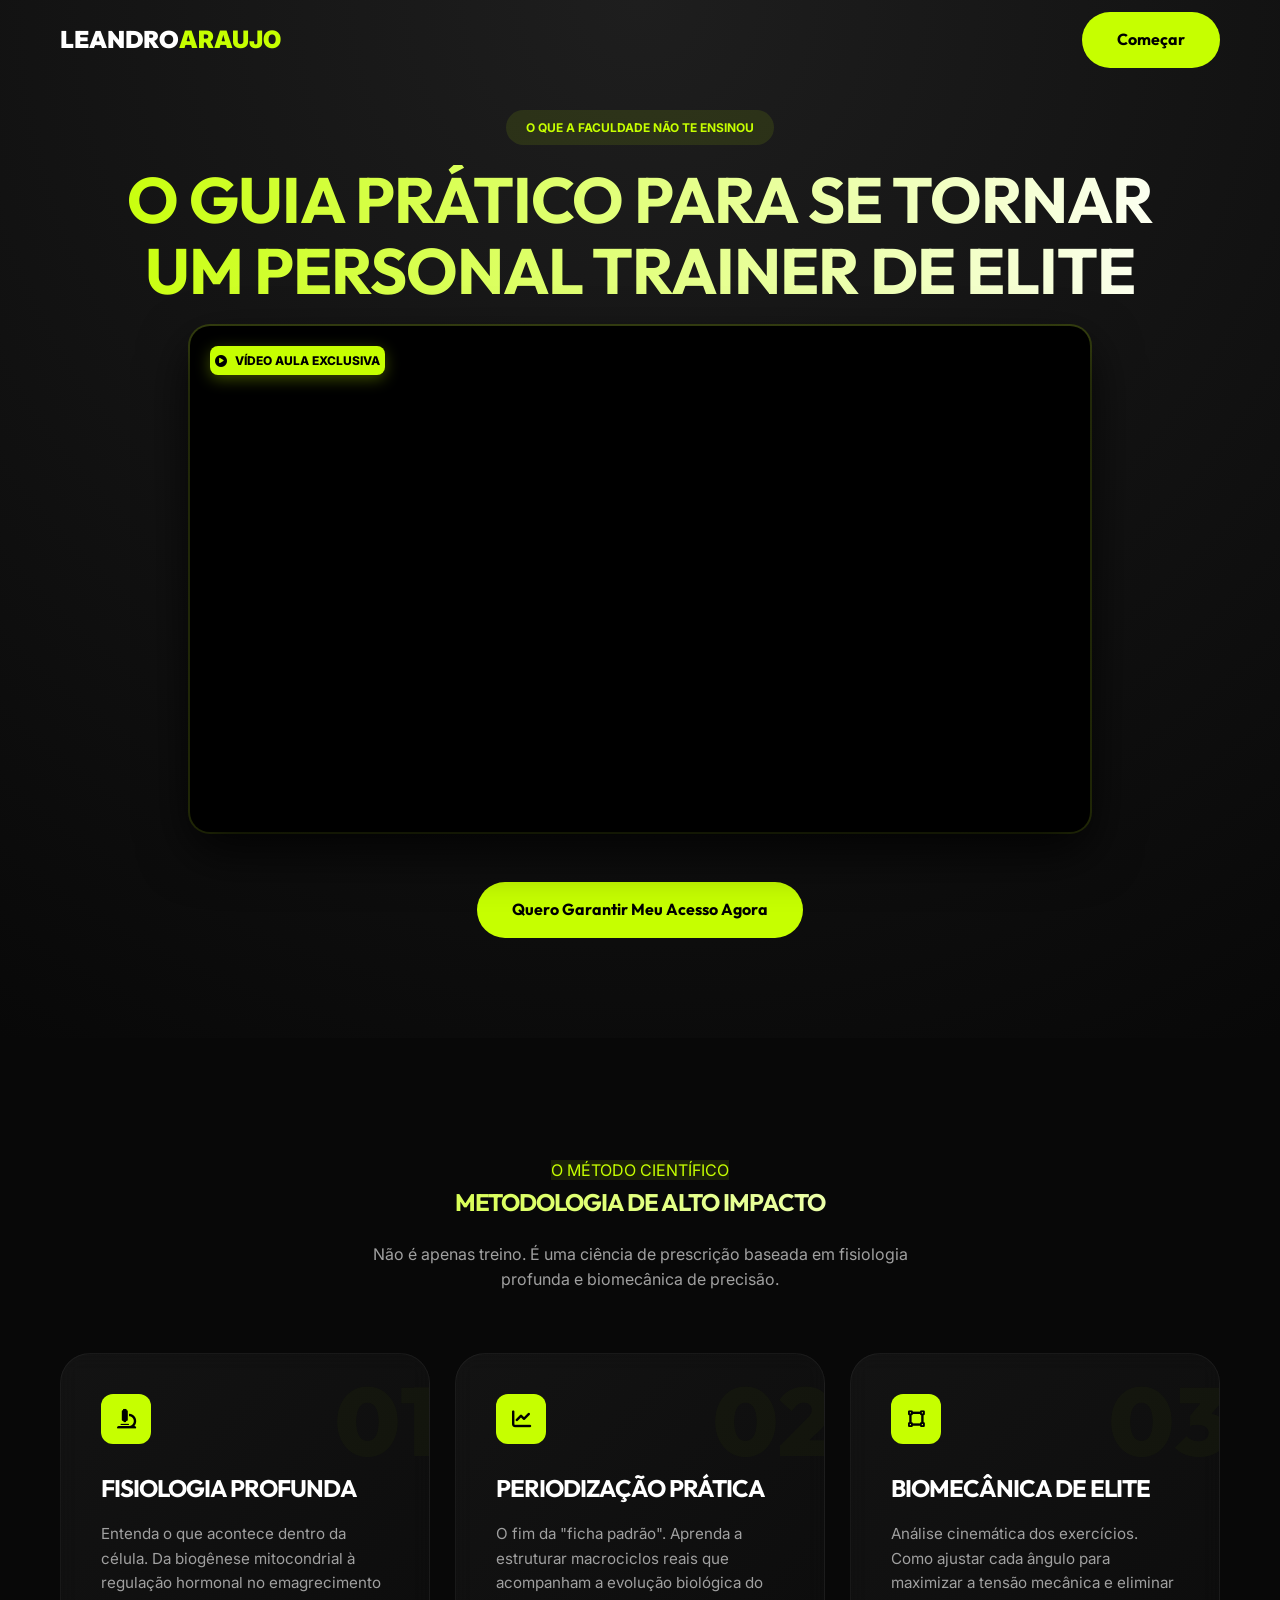
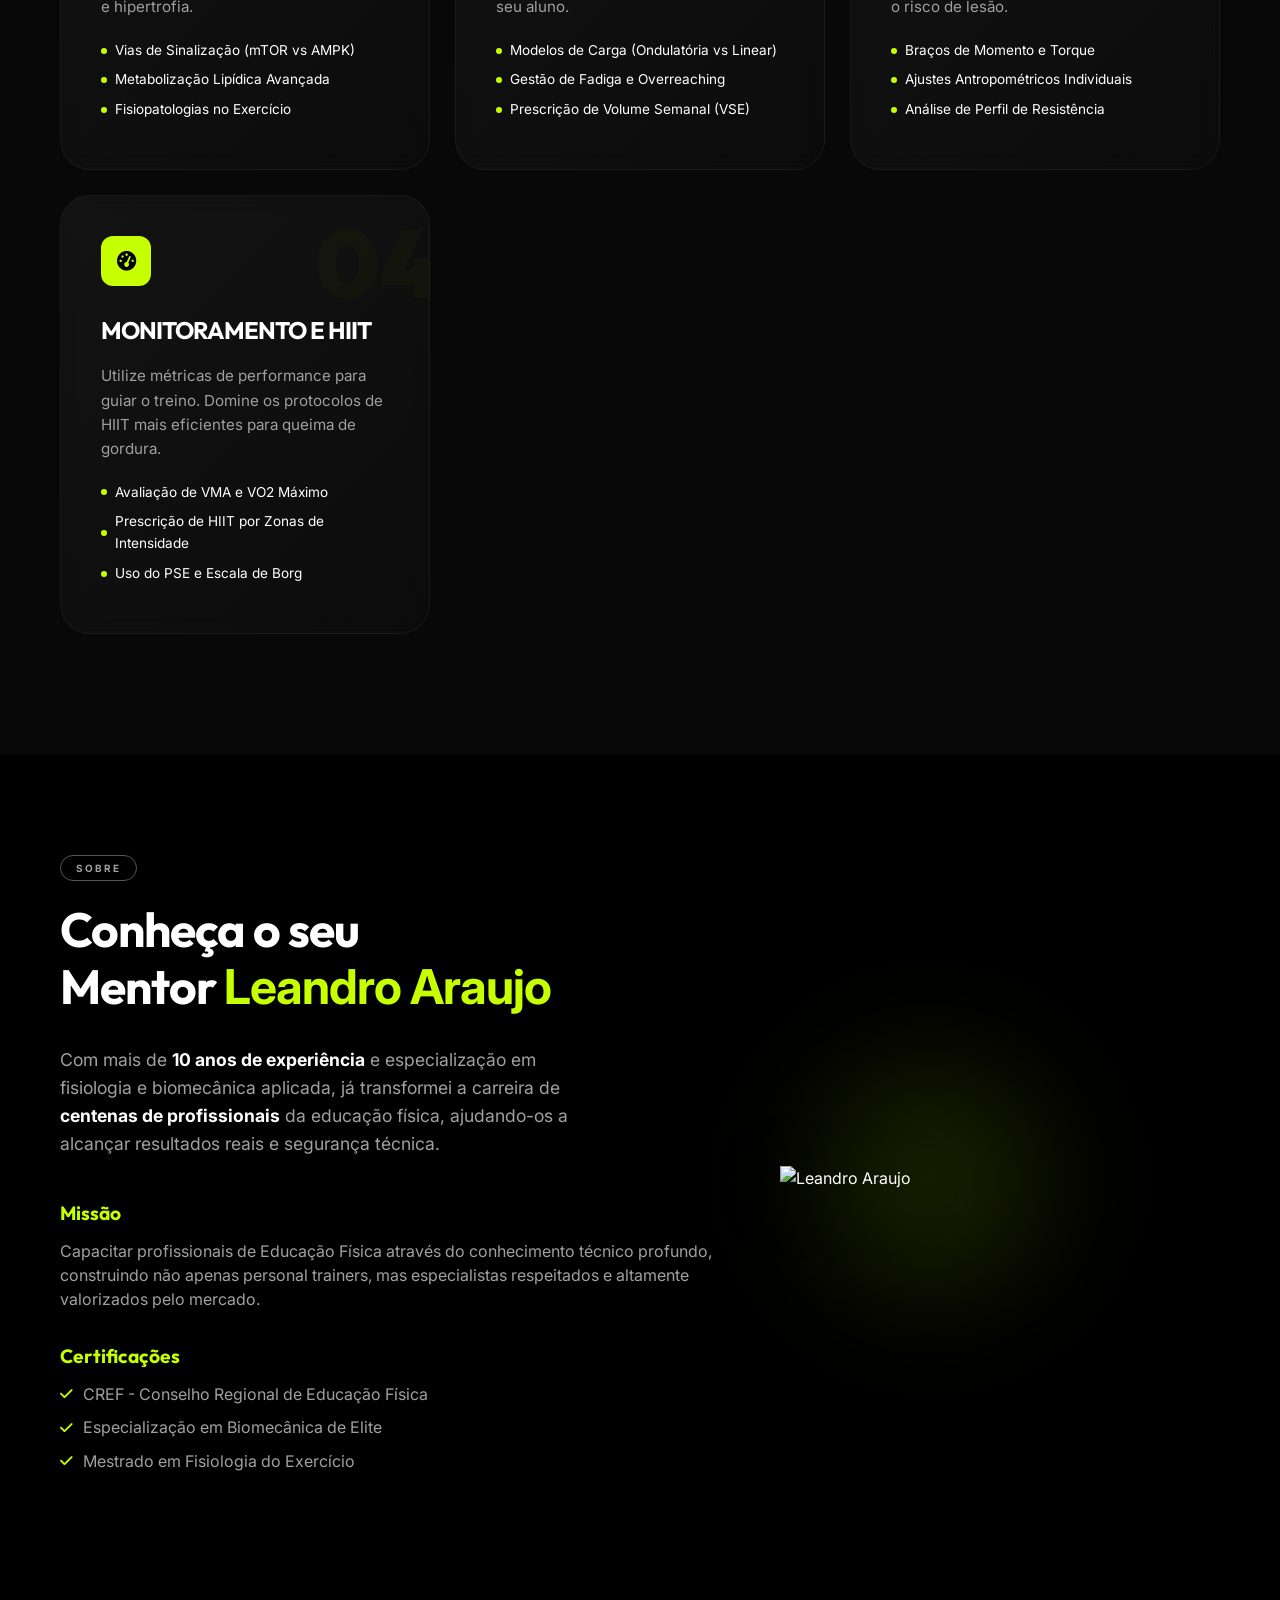
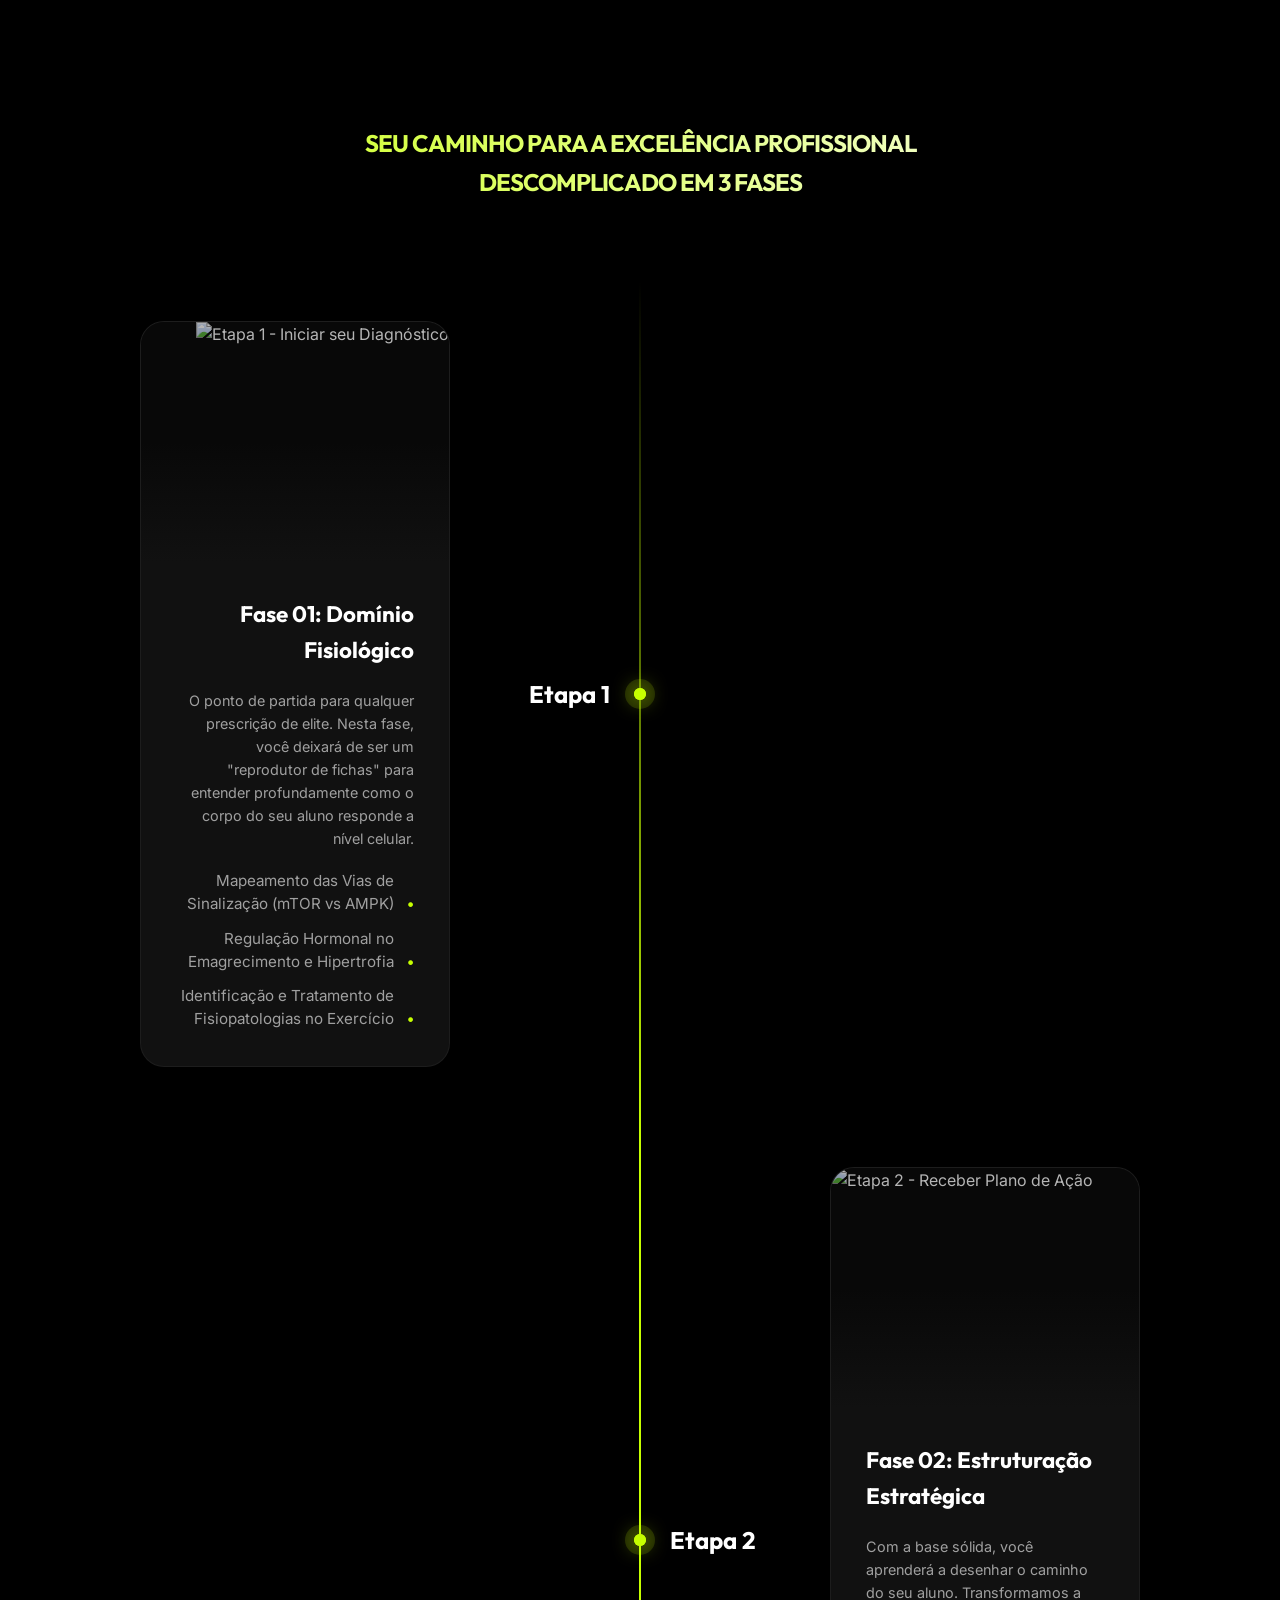
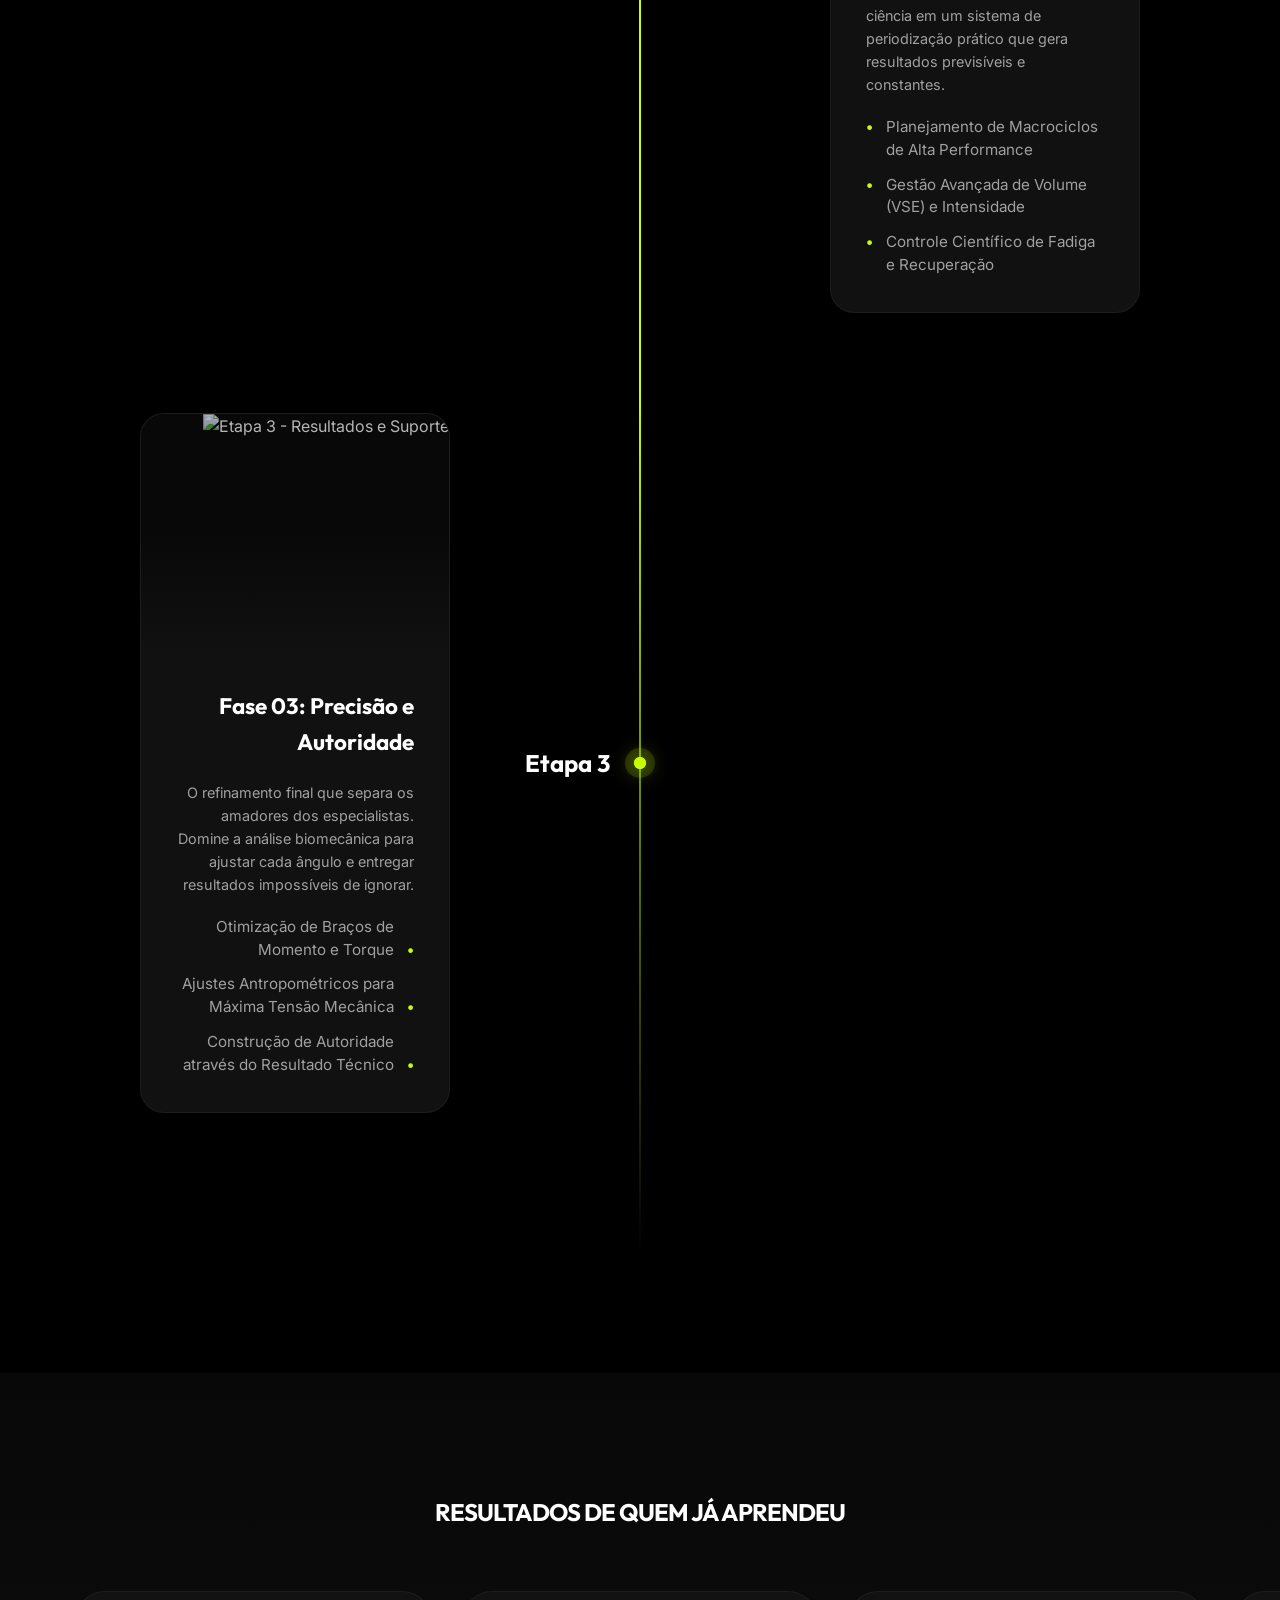
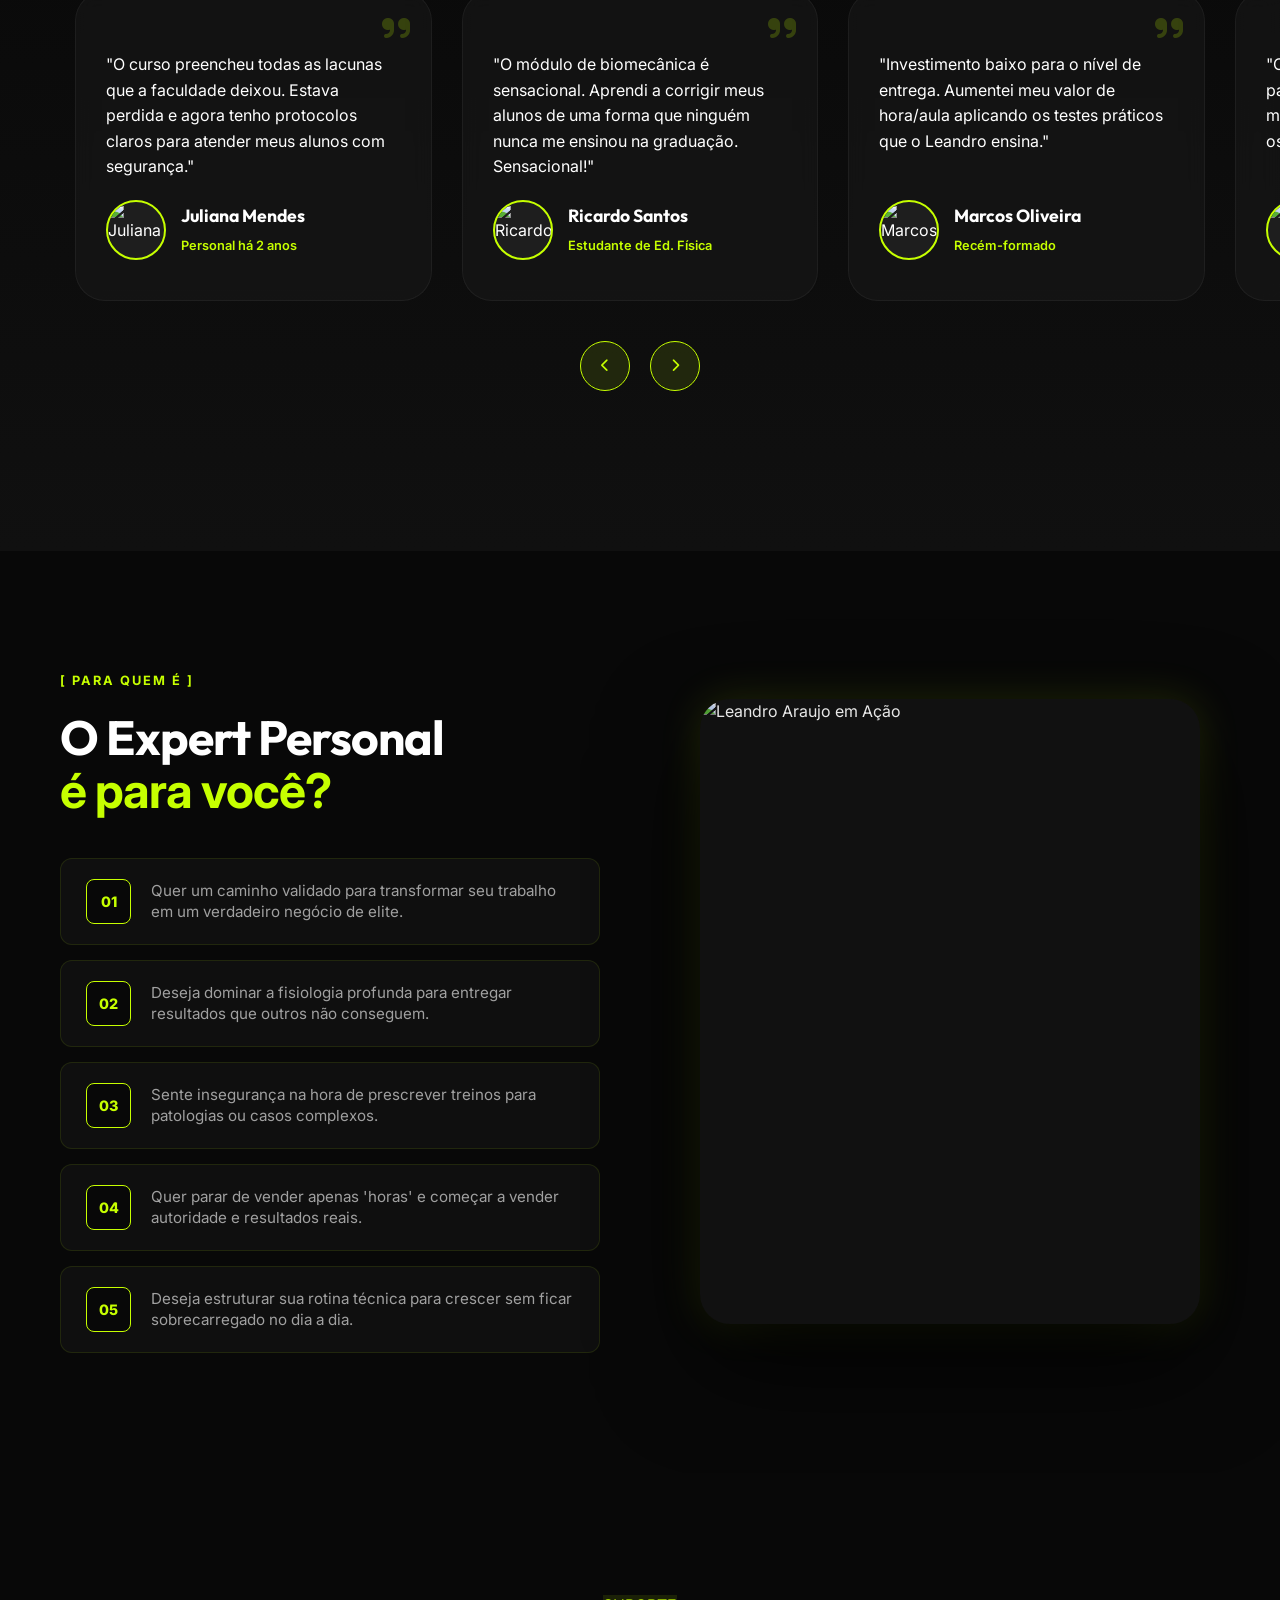
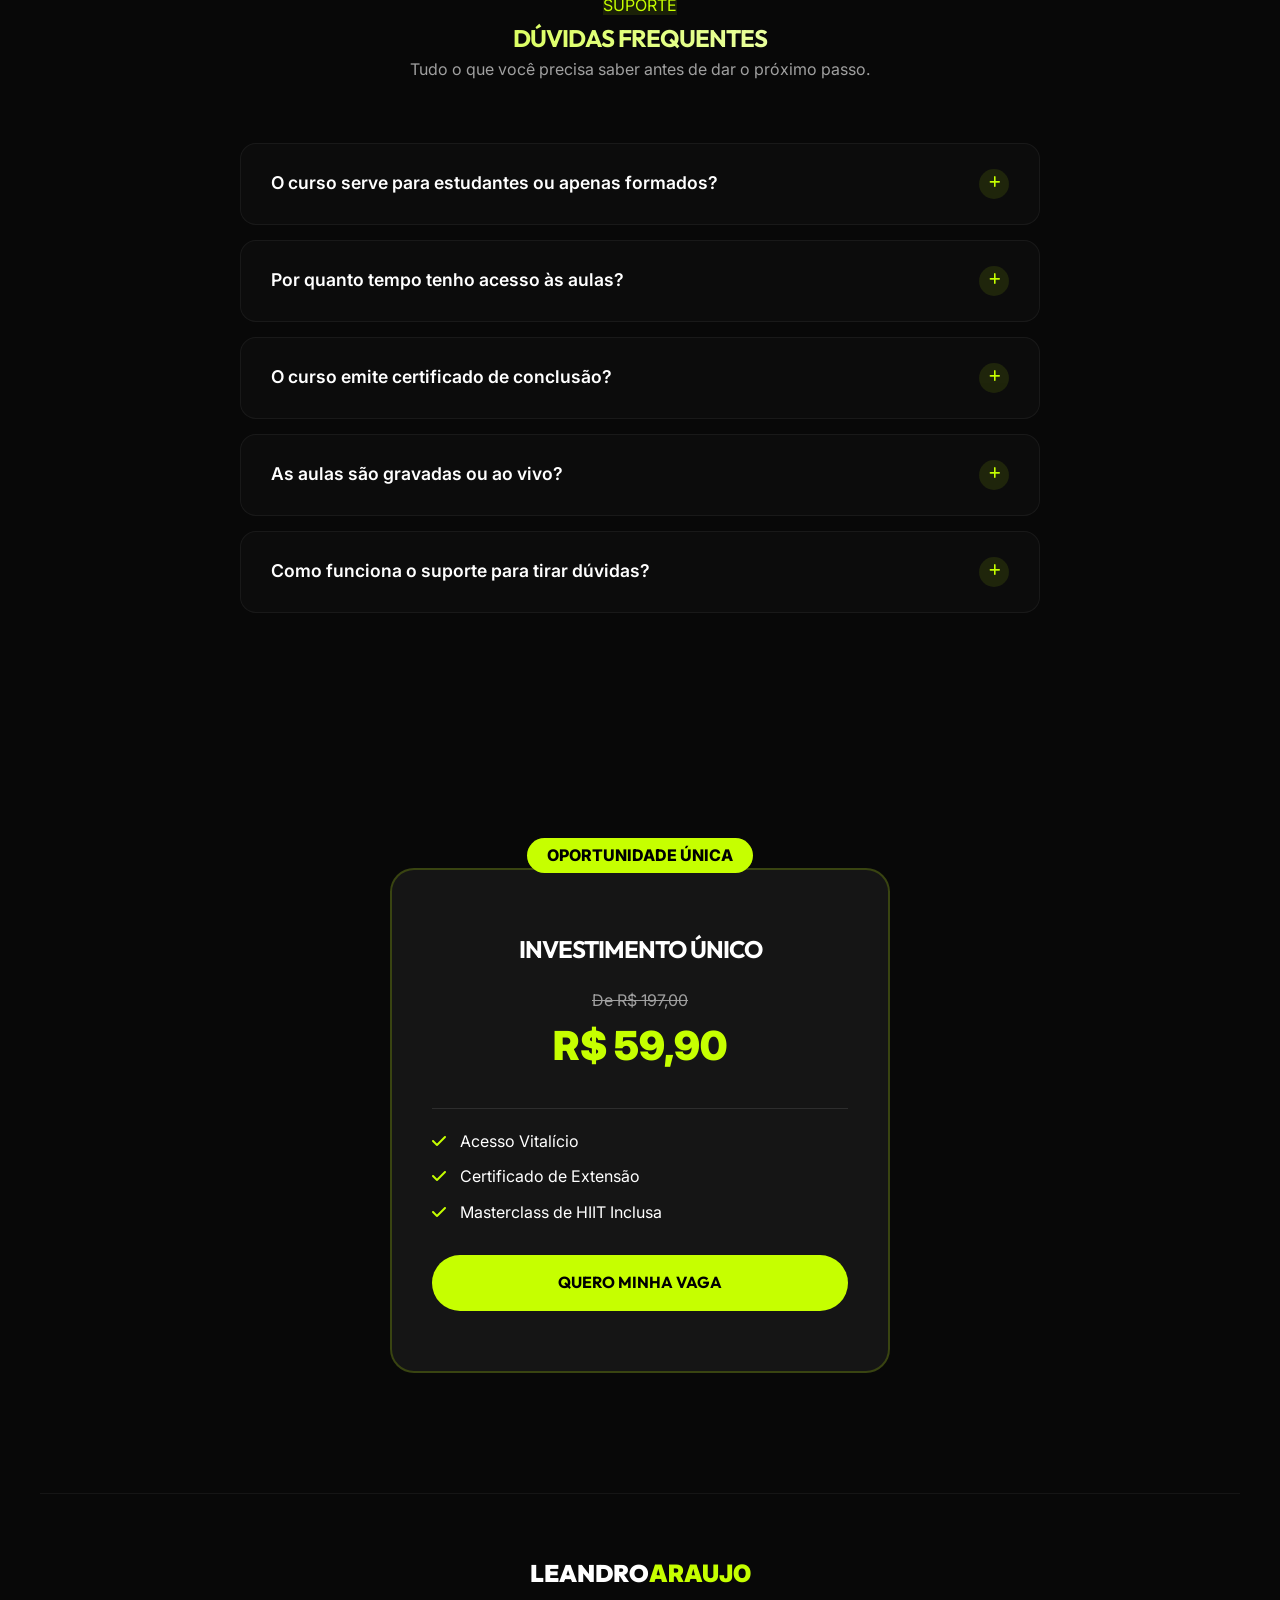
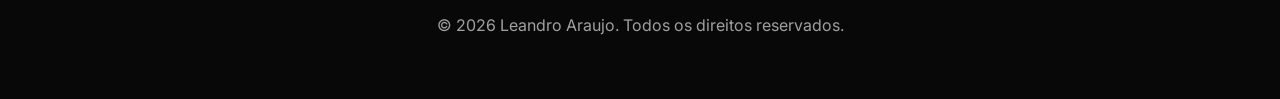
==== commit c86b66d5: "Update index2.html" ====
--- a/index2.html
+++ b/index2.html
@@ -36,8 +36,7 @@
                         allow="accelerometer; autoplay; clipboard-write; encrypted-media; gyroscope; picture-in-picture"
                         allowfullscreen></iframe>
                 </div>
-                <p class="hero-subtext">Assista à introdução do método que está revolucionando a atuação de Personal
-                    Trainers no Brasil, unindo ciência aplicada e prática de campo.</p>
+
 
                 <a href="#preço" class="btn btn-primary">Quero Garantir Meu Acesso Agora</a>
             </div>
